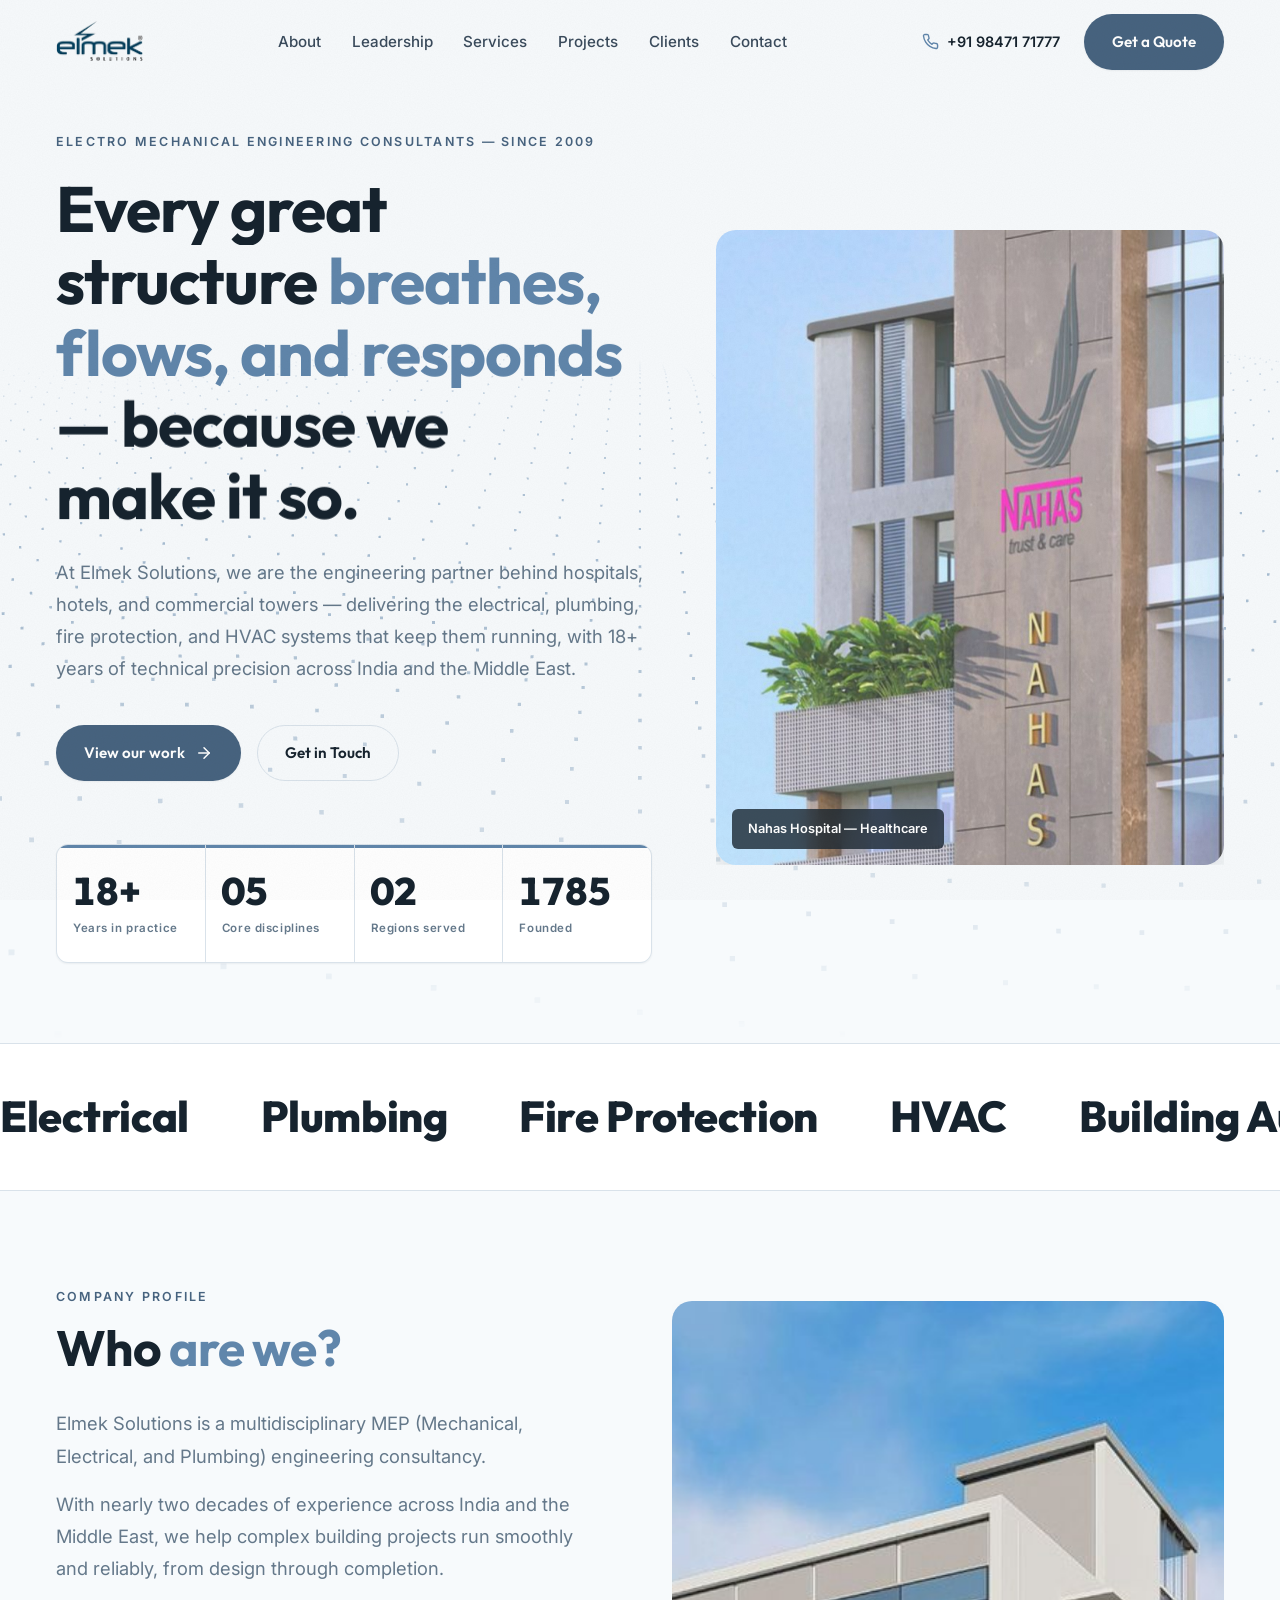
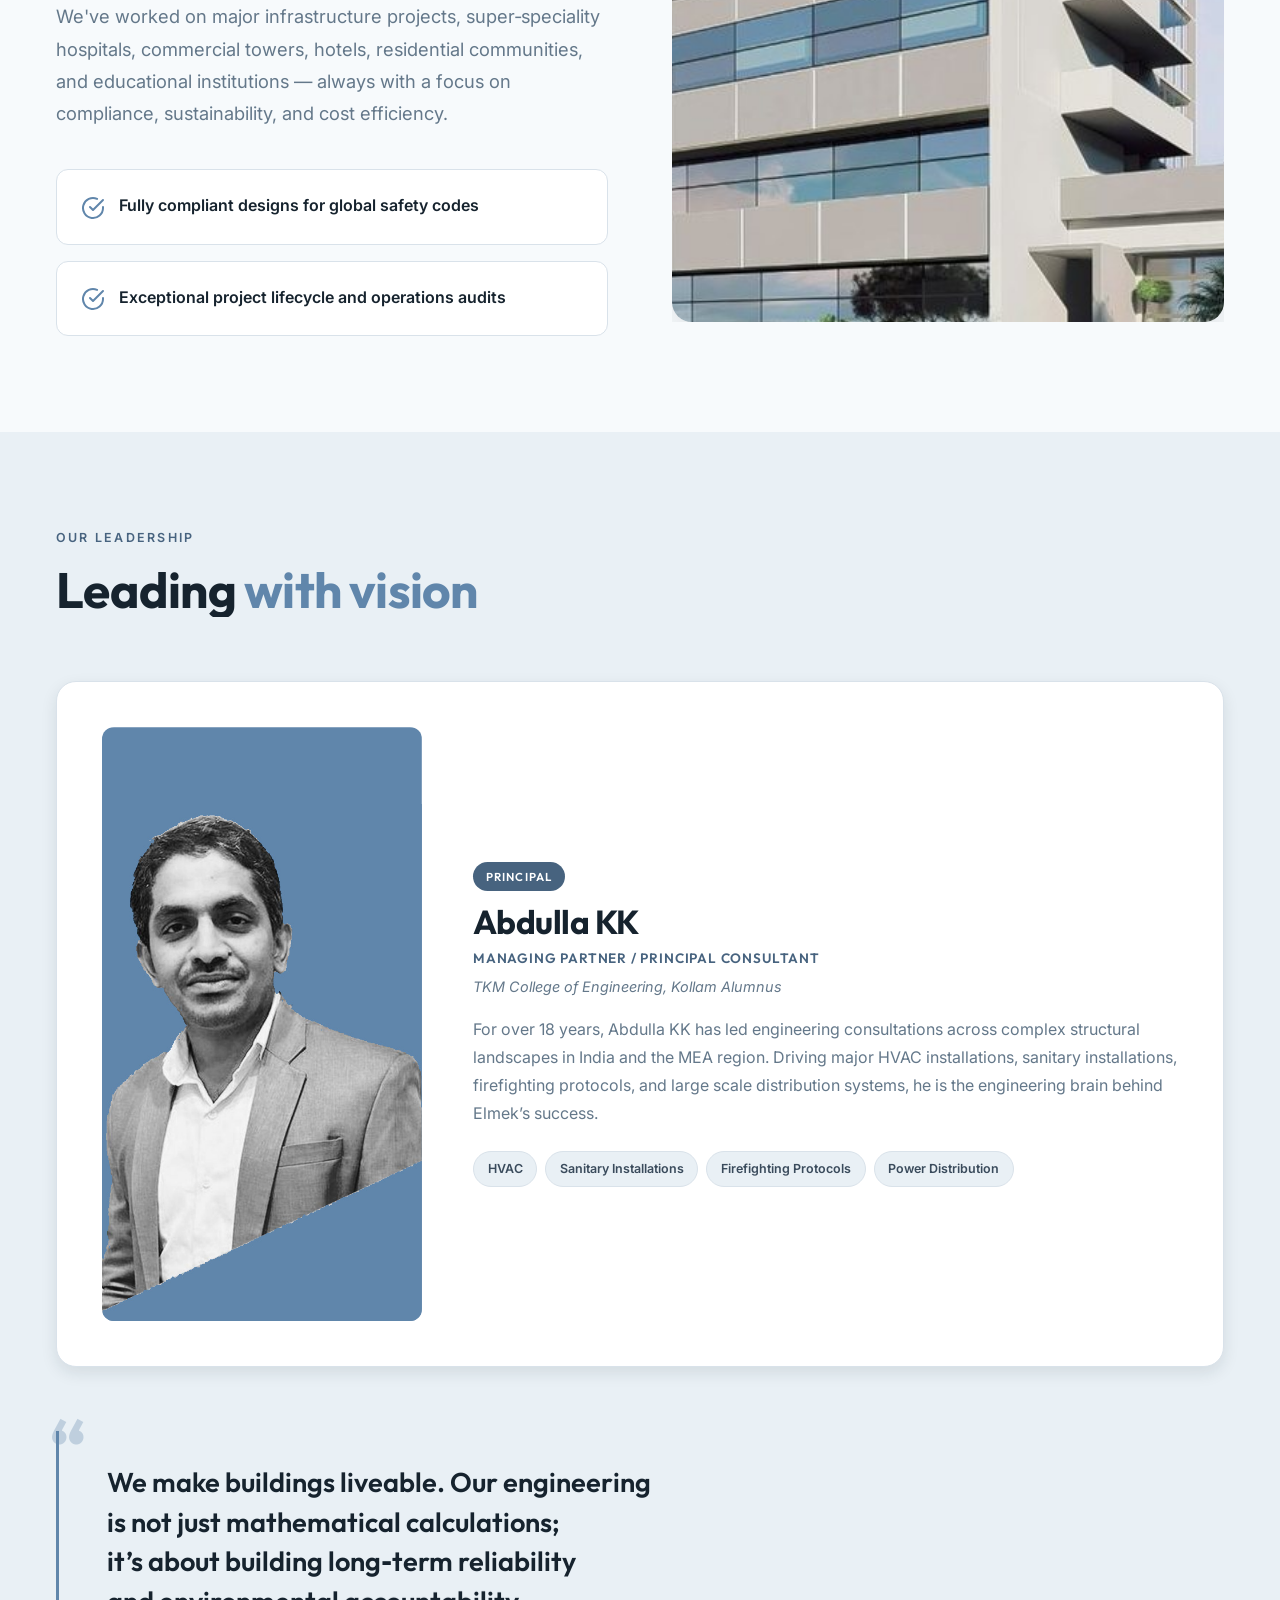
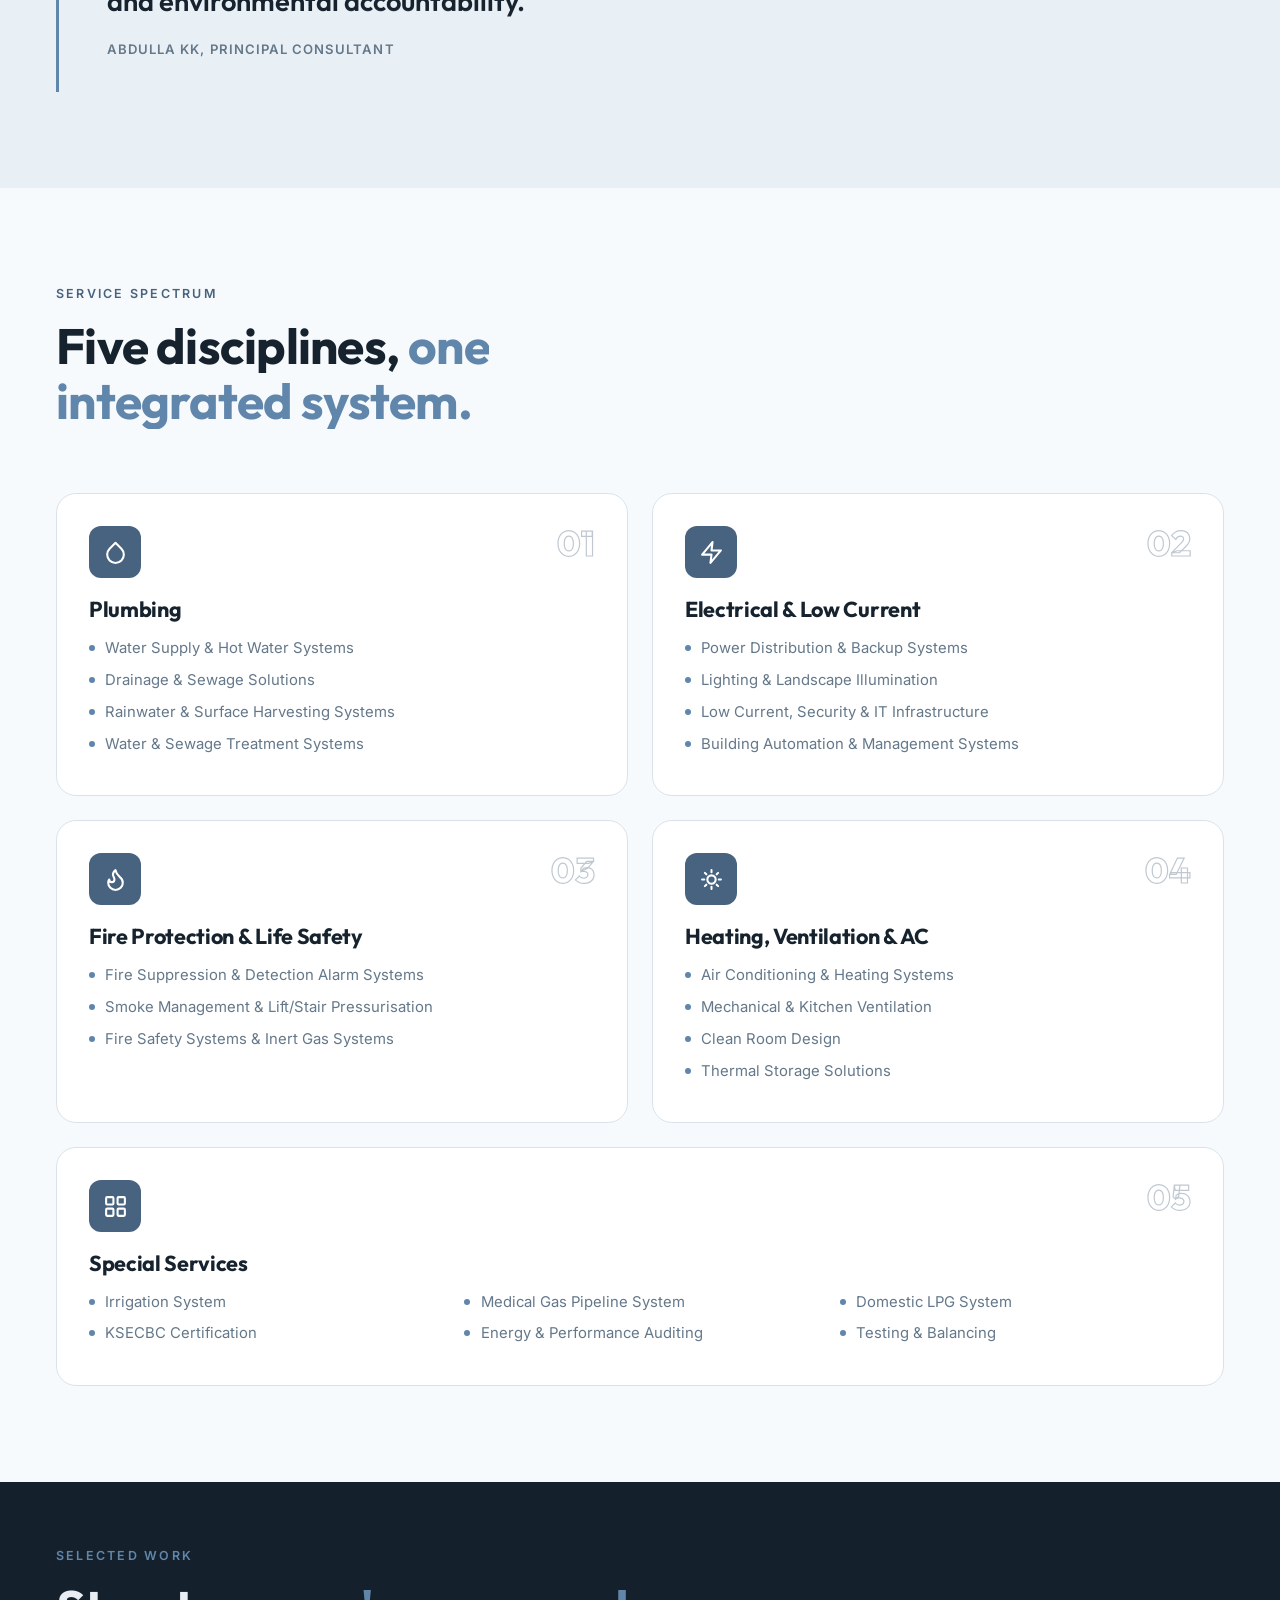
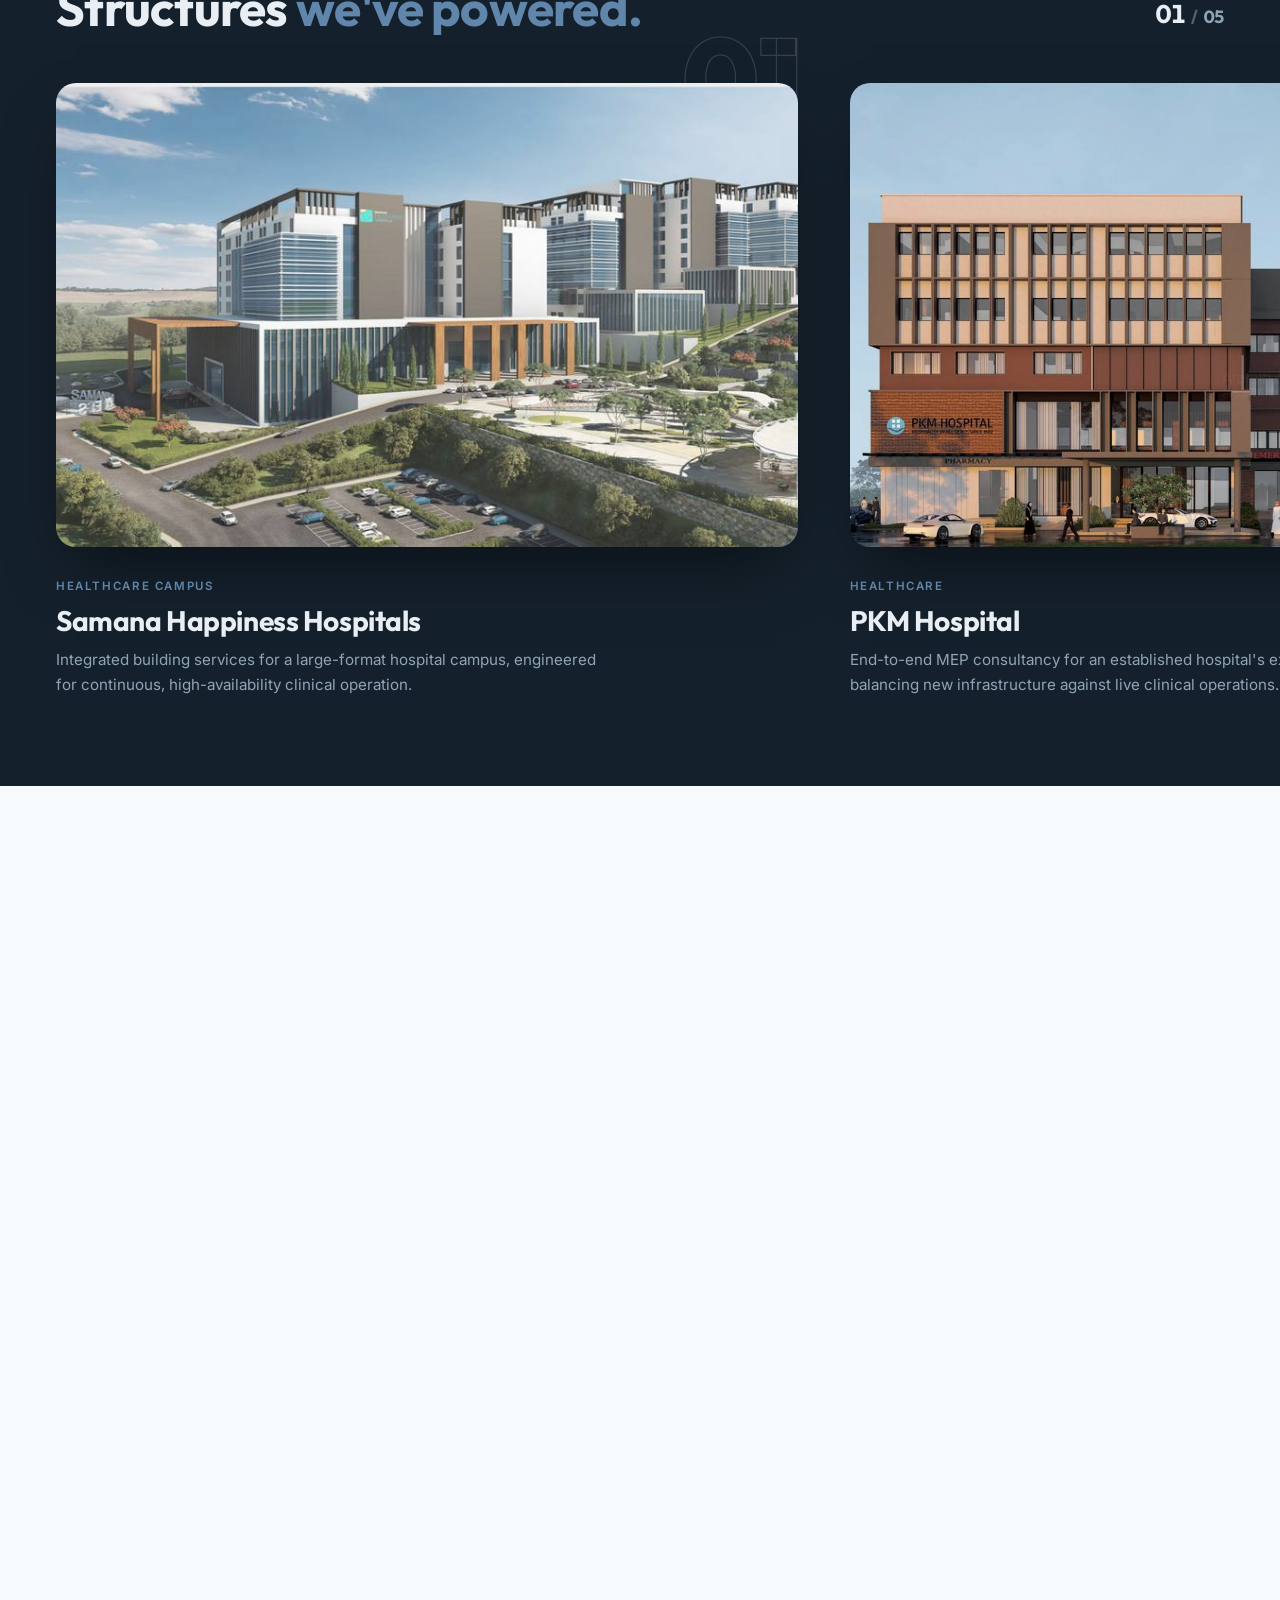
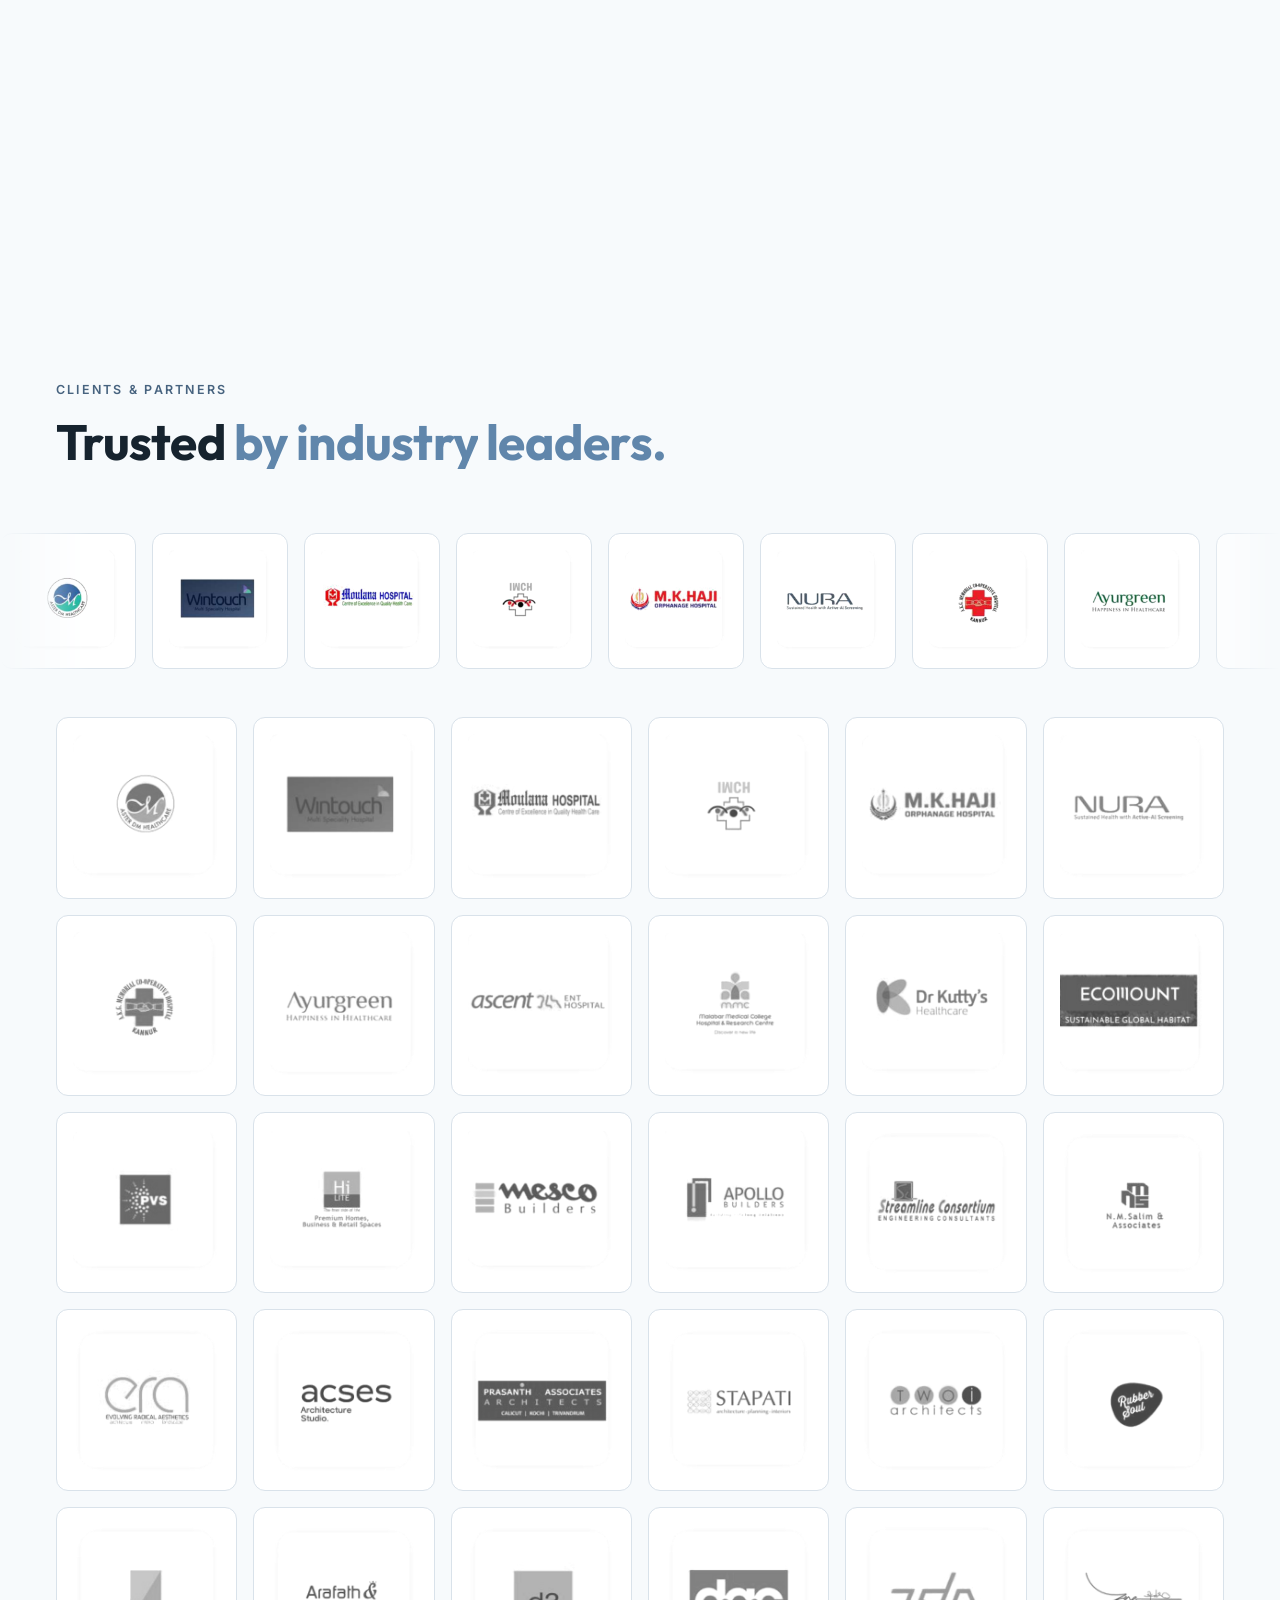
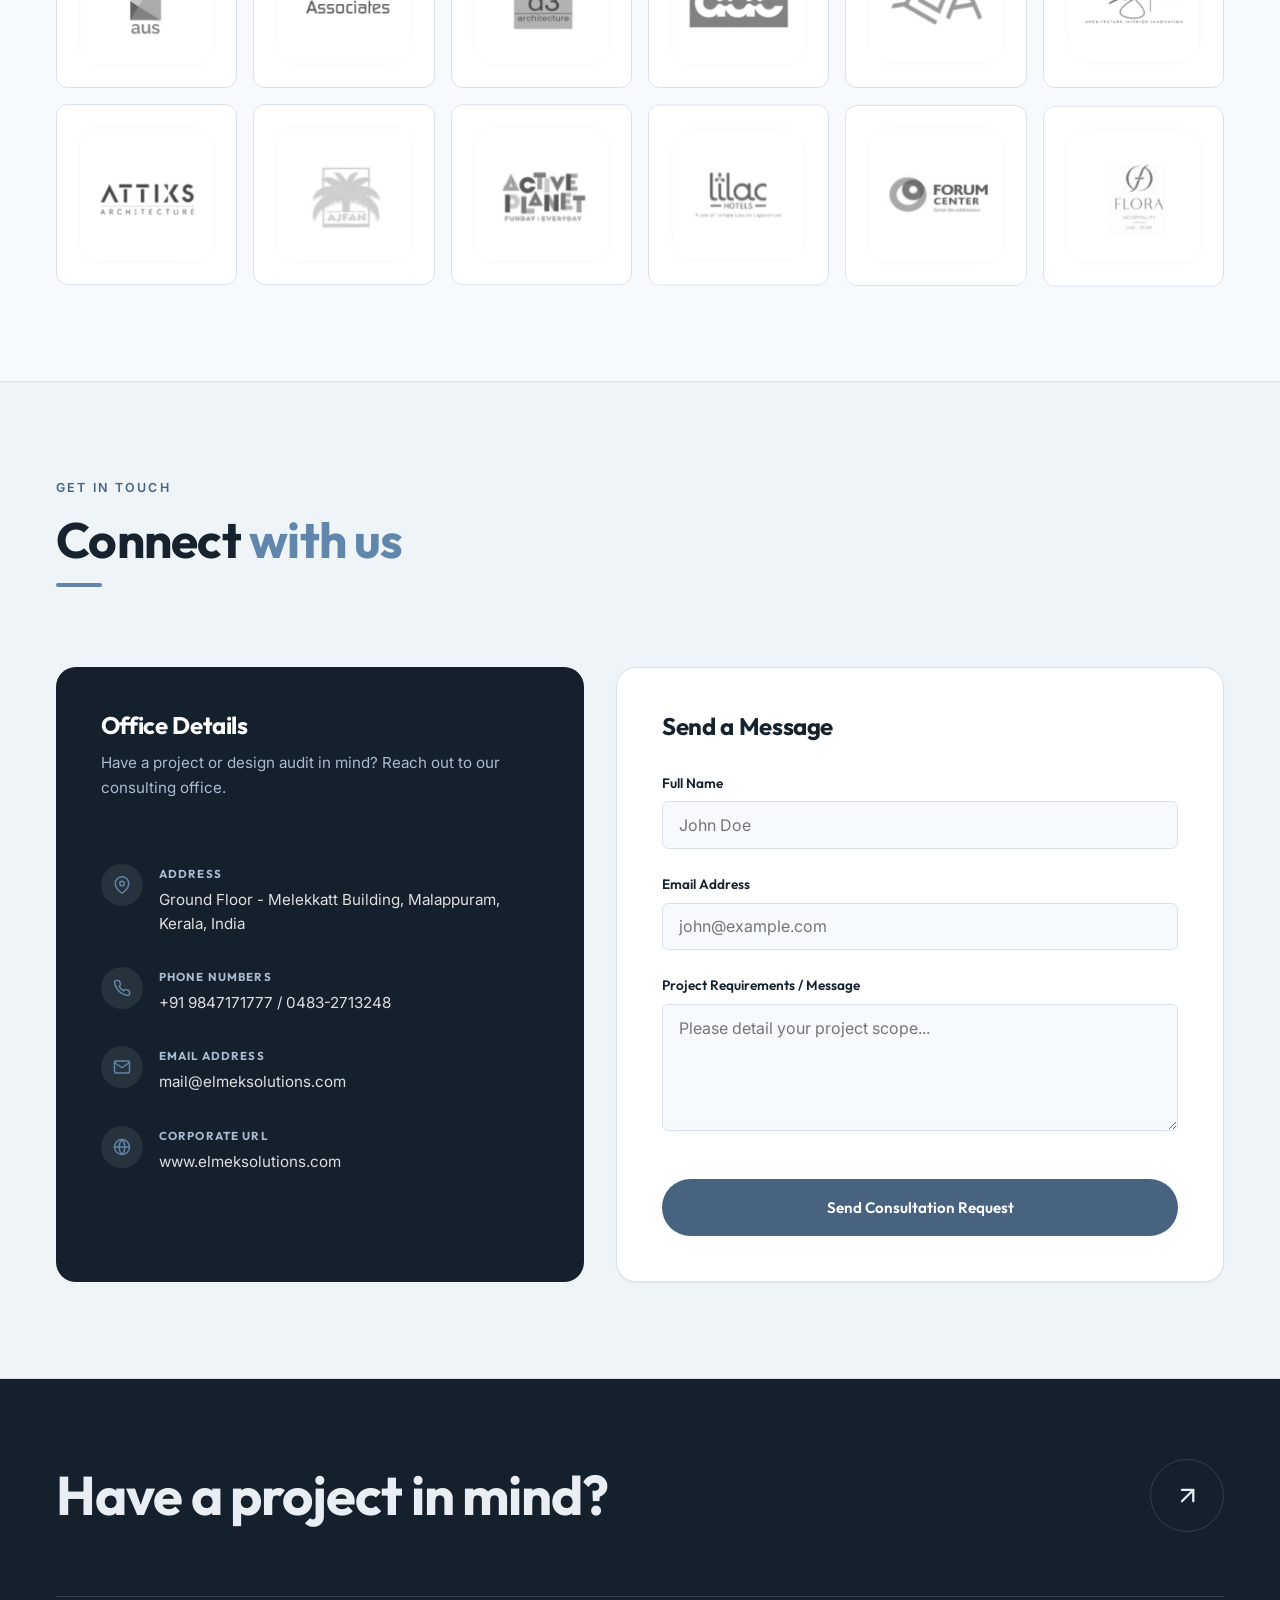
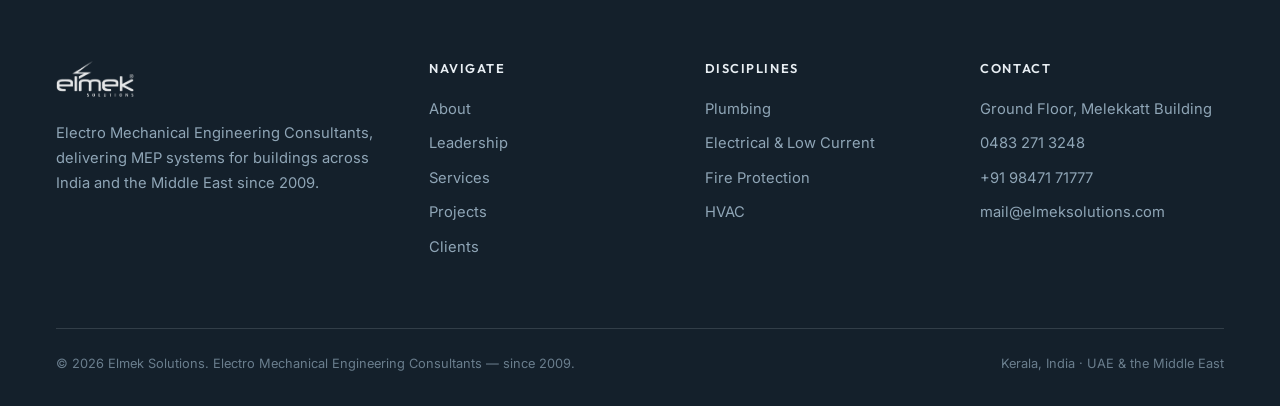
==== index.html @ e15919b1 "Initial commit of project files" ====
<!doctype html>
<html lang="en">
<head>
<meta charset="UTF-8">
<meta name="viewport" content="width=device-width, initial-scale=1">
<title>Elmek Solutions | Electro Mechanical Engineering Consultants</title>
<meta name="description" content="Elmek Solutions is a multidisciplinary MEP consultancy delivering smart, reliable electrical, plumbing, fire protection, and HVAC systems for hospitals, hotels, and commercial towers across India and the Middle East. 18+ years of practice, since 2009.">
<link rel="preconnect" href="https://fonts.googleapis.com">
<link rel="preconnect" href="https://fonts.gstatic.com" crossorigin>
<link href="https://fonts.googleapis.com/css2?family=Inter:wght@300;400;500;600&family=Outfit:wght@400;500;600;700;800&display=swap" rel="stylesheet">
<link rel="stylesheet" href="css/styles.css">
<link rel="icon" href="data:image/svg+xml,%3Csvg xmlns='http://www.w3.org/2000/svg' viewBox='0 0 32 32'%3E%3Cpath d='M19.5 2 8 17.5h7.5L12.5 30 25 13h-8z' fill='%2347637F'/%3E%3C/svg%3E">
<script>document.documentElement.classList.add('js');</script>
</head>
<body>

<!-- ================= PRELOADER ================= -->
<div class="preloader" id="preloader" aria-hidden="true">
  <div class="preloader-inner">
    <img class="preloader-logo" src="images/elmek-logo.png" alt="Elmek Solutions" width="700" height="322">
  </div>
  <span class="preloader-count" id="preloaderCount">00</span>
</div>

<!-- ================= SCROLL PROGRESS ================= -->
<div class="scroll-progress" id="scrollProgress" aria-hidden="true"></div>

<a class="skip-link" href="#main">Skip to main content</a>

<!-- ================= HEADER ================= -->
<header class="site-header" id="siteHeader">
  <div class="container nav-inner">
    <a class="brand" href="#top" aria-label="Elmek Solutions home">
      <img class="brand-logo" src="images/elmek-logo.png" alt="Elmek Solutions" width="700" height="322">
    </a>

    <nav class="nav-links" aria-label="Primary">
      <a href="#about">About</a>
      <a href="#leadership">Leadership</a>
      <a href="#services">Services</a>
      <a href="#projects">Projects</a>
      <a href="#clients">Clients</a>
      <a href="#contact">Contact</a>
    </nav>

    <div class="nav-aside">
      <a class="nav-phone" href="tel:+919847171777">
        <svg viewBox="0 0 24 24" fill="none" stroke="currentColor" stroke-width="2" stroke-linecap="round" stroke-linejoin="round" aria-hidden="true"><path d="M22 16.92v3a2 2 0 0 1-2.18 2 19.79 19.79 0 0 1-8.63-3.07 19.5 19.5 0 0 1-6-6 19.79 19.79 0 0 1-3.07-8.67A2 2 0 0 1 4.11 2h3a2 2 0 0 1 2 1.72c.127.96.362 1.903.7 2.81a2 2 0 0 1-.45 2.11L8.09 9.91a16 16 0 0 0 6 6l1.27-1.27a2 2 0 0 1 2.11-.45c.907.338 1.85.573 2.81.7A2 2 0 0 1 22 16.92z"/></svg>
        <span>+91 98471 71777</span>
      </a>
      <a class="btn btn-accent" href="https://wa.me/919847171777?text=Hi%20Elmek%20Solutions%2C%20I%27d%20like%20to%20request%20a%20quote%20for%20an%20MEP%20project." target="_blank" rel="noopener" data-magnetic><span>Get a Quote</span></a>
      <button class="nav-toggle" id="navToggle" aria-label="Open menu" aria-expanded="false" aria-controls="mobileNav">
        <svg class="icon-menu" viewBox="0 0 24 24" fill="none" stroke="currentColor" stroke-width="2" stroke-linecap="round" aria-hidden="true"><line x1="3" y1="6" x2="21" y2="6"/><line x1="3" y1="12" x2="21" y2="12"/><line x1="3" y1="18" x2="21" y2="18"/></svg>
        <svg class="icon-close" viewBox="0 0 24 24" fill="none" stroke="currentColor" stroke-width="2" stroke-linecap="round" aria-hidden="true"><line x1="18" y1="6" x2="6" y2="18"/><line x1="6" y1="6" x2="18" y2="18"/></svg>
      </button>
    </div>
  </div>
</header>

<nav class="mobile-nav" id="mobileNav" aria-label="Mobile">
  <div class="mobile-nav-links">
    <a href="#about"><span>01</span>About</a>
    <a href="#leadership"><span>02</span>Leadership</a>
    <a href="#services"><span>03</span>Services</a>
    <a href="#projects"><span>04</span>Projects</a>
    <a href="#clients"><span>05</span>Clients</a>
    <a href="#contact"><span>06</span>Contact</a>
  </div>
  <div class="mobile-nav-foot">
    <a href="tel:+919847171777">+91 98471 71777</a>
    <a href="mailto:mail@elmeksolutions.com">mail@elmeksolutions.com</a>
  </div>
</nav>

<main id="main">
  <div id="top"></div>

  <!-- ================= HERO ================= -->
  <section class="hero" id="hero">
    <canvas class="hero-canvas" id="webgl" aria-hidden="true"></canvas>
    <div class="container hero-grid">
      <div class="hero-copy">
        <p class="eyebrow hero-eyebrow" data-reveal>Electro Mechanical Engineering Consultants &mdash; Since 2009</p>
        <h1 class="hero-title" id="heroTitle">Every great structure <em>breathes, flows, and responds</em> &mdash; because we make it so.</h1>
        <p class="lede" data-reveal>At Elmek Solutions, we are the engineering partner behind hospitals, hotels, and commercial towers &mdash; delivering the electrical, plumbing, fire protection, and HVAC systems that keep them running, with 18+ years of technical precision across India and the Middle East.</p>
        <div class="hero-actions" data-reveal>
          <a class="btn btn-accent" href="#projects" data-magnetic>
            <span>View our work</span>
            <svg viewBox="0 0 24 24" fill="none" stroke="currentColor" stroke-width="2" stroke-linecap="round" stroke-linejoin="round" aria-hidden="true"><line x1="5" y1="12" x2="19" y2="12"/><polyline points="12 5 19 12 12 19"/></svg>
          </a>
          <a class="btn btn-outline" href="#contact" data-magnetic><span>Get in Touch</span></a>
        </div>
        <div class="hero-stats" data-reveal>
          <div><span class="num" data-count="18" data-suffix="+">18+</span><span class="cap">Years in practice</span></div>
          <div><span class="num" data-count="5" data-pad="2">05</span><span class="cap">Core disciplines</span></div>
          <div><span class="num" data-count="2" data-pad="2">02</span><span class="cap">Regions served</span></div>
          <div><span class="num" data-count="2009">2009</span><span class="cap">Founded</span></div>
        </div>
      </div>
      <div class="hero-media" id="heroMedia">
        <img class="hero-slide is-active" src="images/hero-nahas.jpg" alt="Nahas Hospital tower elevation, engineered by Elmek Solutions" data-caption="Nahas Hospital — Healthcare" width="700" height="874">
        <img class="hero-slide" src="images/hero-samana.jpg" alt="Samana Happiness Hospitals campus, engineered by Elmek Solutions" data-caption="Samana Happiness Hospitals — Healthcare Campus" loading="lazy" width="700" height="875">
        <img class="hero-slide" src="images/hero-forum.jpg" alt="Forum Center retail and entertainment complex, engineered by Elmek Solutions" data-caption="Forum Center — Retail &amp; Entertainment" loading="lazy" width="700" height="875">
        <img class="hero-slide" src="images/hero-pkm.jpg" alt="PKM Hospital building elevation, engineered by Elmek Solutions" data-caption="PKM Hospital — Healthcare" loading="lazy" width="700" height="875">
        <img class="hero-slide" src="images/hero-tower.jpg" alt="Commercial development building elevation, engineered by Elmek Solutions" data-caption="Commercial Development — Commercial" loading="lazy" width="700" height="791">
        <span class="hero-media-tag" id="heroCaption">Nahas Hospital — Healthcare</span>
      </div>
    </div>
  </section>

  <!-- ================= TYPE MARQUEE ================= -->
  <div class="type-marquee" aria-hidden="true">
    <div class="type-marquee-track">
      <div class="marquee-set">
        <span>Electrical</span>
        <span>Plumbing</span>
        <span>Fire Protection</span>
        <span>HVAC</span>
        <span>Building Automation</span>
        <span>Energy Auditing</span>
      </div>
      <div class="marquee-set">
        <span>Electrical</span>
        <span>Plumbing</span>
        <span>Fire Protection</span>
        <span>HVAC</span>
        <span>Building Automation</span>
        <span>Energy Auditing</span>
      </div>
    </div>
  </div>

  <!-- ================= COMPANY PROFILE ================= -->
  <section class="about" id="about">
    <div class="container about-grid">
      <div class="about-copy">
        <p class="eyebrow" data-reveal>Company Profile</p>
        <h2 class="section-title" data-split>Who <span class="accent-text">are we?</span></h2>
        <p class="lede" data-reveal>Elmek Solutions is a multidisciplinary MEP (Mechanical, Electrical, and Plumbing) engineering consultancy.</p>
        <p class="lede" data-reveal>With nearly two decades of experience across India and the Middle East, we help complex building projects run smoothly and reliably, from design through completion.</p>
        <p class="lede" data-reveal>We've worked on major infrastructure projects, super&#8209;speciality hospitals, commercial towers, hotels, residential communities, and educational institutions &mdash; always with a focus on compliance, sustainability, and cost efficiency.</p>
        <div class="about-highlights">
          <div class="about-highlight" data-reveal>
            <svg viewBox="0 0 24 24" fill="none" stroke="currentColor" stroke-width="2" stroke-linecap="round" stroke-linejoin="round" aria-hidden="true"><path d="M22 11.08V12a10 10 0 1 1-5.93-9.14"/><polyline points="22 4 12 14.01 9 11.01"/></svg>
            <span>Fully compliant designs for global safety codes</span>
          </div>
          <div class="about-highlight" data-reveal>
            <svg viewBox="0 0 24 24" fill="none" stroke="currentColor" stroke-width="2" stroke-linecap="round" stroke-linejoin="round" aria-hidden="true"><path d="M22 11.08V12a10 10 0 1 1-5.93-9.14"/><polyline points="22 4 12 14.01 9 11.01"/></svg>
            <span>Exceptional project lifecycle and operations audits</span>
          </div>
        </div>
      </div>
      <div class="about-media" data-clip>
        <img src="images/about-building.jpg" alt="Modern commercial development engineered by Elmek Solutions" data-parallax width="900" height="506">
      </div>
    </div>
  </section>

  <!-- ================= LEADERSHIP ================= -->
  <section class="leadership" id="leadership">
    <div class="container">
      <div class="section-head">
        <p class="eyebrow" data-reveal>Our Leadership</p>
        <h2 class="section-title" data-split>Leading <span class="accent-text">with vision</span></h2>
      </div>
      <div class="lead-card" data-reveal>
        <div class="lead-portrait" data-clip>
          <img src="images/abdulla-kk.jpg" alt="Abdulla KK, Managing Partner and Principal Consultant at Elmek Solutions" data-parallax width="560" height="906">
        </div>
        <div class="lead-body">
          <span class="lead-badge">Principal</span>
          <h3>Abdulla KK</h3>
          <span class="lead-role">Managing Partner / Principal Consultant</span>
          <span class="lead-credential">TKM College of Engineering, Kollam Alumnus</span>
          <p>For over 18 years, Abdulla KK has led engineering consultations across complex structural landscapes in India and the MEA region. Driving major HVAC installations, sanitary installations, firefighting protocols, and large scale distribution systems, he is the engineering brain behind Elmek&rsquo;s success.</p>
          <div class="chip-row">
            <span class="chip">HVAC</span>
            <span class="chip">Sanitary Installations</span>
            <span class="chip">Firefighting Protocols</span>
            <span class="chip">Power Distribution</span>
          </div>
        </div>
      </div>
      <blockquote class="lead-quote" data-reveal>
        <p data-split>We make buildings liveable. Our engineering is not just mathematical calculations; it&rsquo;s about building long&#8209;term reliability and environmental accountability.</p>
        <cite>Abdulla KK, Principal Consultant</cite>
      </blockquote>
    </div>
  </section>

  <!-- ================= SERVICES ================= -->
  <section class="services" id="services">
    <div class="container">
      <div class="section-head">
        <p class="eyebrow" data-reveal>Service Spectrum</p>
        <h2 class="section-title" data-split>Five disciplines, <span class="accent-text">one integrated system.</span></h2>
      </div>
      <div class="services-grid">

        <article class="service-card" data-tilt>
          <div class="service-head">
            <div class="service-icon">
              <svg viewBox="0 0 24 24" fill="none" stroke="currentColor" stroke-width="2" stroke-linecap="round" stroke-linejoin="round" aria-hidden="true"><path d="M12 2.69l5.66 5.66a8 8 0 1 1-11.31 0z"/></svg>
            </div>
            <span class="service-num">01</span>
          </div>
          <h3>Plumbing</h3>
          <ul class="service-list">
            <li>Water Supply &amp; Hot Water Systems</li>
            <li>Drainage &amp; Sewage Solutions</li>
            <li>Rainwater &amp; Surface Harvesting Systems</li>
            <li>Water &amp; Sewage Treatment Systems</li>
          </ul>
        </article>

        <article class="service-card" data-tilt>
          <div class="service-head">
            <div class="service-icon">
              <svg viewBox="0 0 24 24" fill="none" stroke="currentColor" stroke-width="2" stroke-linecap="round" stroke-linejoin="round" aria-hidden="true"><polygon points="13 2 3 14 12 14 11 22 21 10 12 10 13 2"/></svg>
            </div>
            <span class="service-num">02</span>
          </div>
          <h3>Electrical &amp; Low Current</h3>
          <ul class="service-list">
            <li>Power Distribution &amp; Backup Systems</li>
            <li>Lighting &amp; Landscape Illumination</li>
            <li>Low Current, Security &amp; IT Infrastructure</li>
            <li>Building Automation &amp; Management Systems</li>
          </ul>
        </article>

        <article class="service-card" data-tilt>
          <div class="service-head">
            <div class="service-icon">
              <svg viewBox="0 0 24 24" fill="none" stroke="currentColor" stroke-width="2" stroke-linecap="round" stroke-linejoin="round" aria-hidden="true"><path d="M8.5 14.5A2.5 2.5 0 0 0 11 12c0-1.38-.5-2-1-3-1.072-2.143-.224-4.054 2-6 .5 2.5 2 4.9 4 6.5 2 1.6 3 3.5 3 5.5a7 7 0 1 1-14 0c0-1.153.433-2.294 1-3a2.5 2.5 0 0 0 2.5 2.5z"/></svg>
            </div>
            <span class="service-num">03</span>
          </div>
          <h3>Fire Protection &amp; Life Safety</h3>
          <ul class="service-list">
            <li>Fire Suppression &amp; Detection Alarm Systems</li>
            <li>Smoke Management &amp; Lift/Stair Pressurisation</li>
            <li>Fire Safety Systems &amp; Inert Gas Systems</li>
          </ul>
        </article>

        <article class="service-card" data-tilt>
          <div class="service-head">
            <div class="service-icon">
              <svg viewBox="0 0 24 24" fill="none" stroke="currentColor" stroke-width="2" stroke-linecap="round" stroke-linejoin="round" aria-hidden="true"><path d="M12 3v2M12 19v2M5.64 5.64l1.42 1.42M16.94 16.94l1.42 1.42M3 12h2M19 12h2M5.64 18.36l1.42-1.42M16.94 7.06l1.42-1.42"/><circle cx="12" cy="12" r="4"/></svg>
            </div>
            <span class="service-num">04</span>
          </div>
          <h3>Heating, Ventilation &amp; AC</h3>
          <ul class="service-list">
            <li>Air Conditioning &amp; Heating Systems</li>
            <li>Mechanical &amp; Kitchen Ventilation</li>
            <li>Clean Room Design</li>
            <li>Thermal Storage Solutions</li>
          </ul>
        </article>

        <article class="service-card is-wide" data-tilt>
          <div class="service-head">
            <div class="service-icon">
              <svg viewBox="0 0 24 24" fill="none" stroke="currentColor" stroke-width="2" stroke-linecap="round" stroke-linejoin="round" aria-hidden="true"><rect x="3" y="3" width="7" height="7" rx="1"/><rect x="14" y="3" width="7" height="7" rx="1"/><rect x="14" y="14" width="7" height="7" rx="1"/><rect x="3" y="14" width="7" height="7" rx="1"/></svg>
            </div>
            <span class="service-num">05</span>
          </div>
          <h3>Special Services</h3>
          <ul class="service-list">
            <li>Irrigation System</li>
            <li>Medical Gas Pipeline System</li>
            <li>Domestic LPG System</li>
            <li>KSECBC Certification</li>
            <li>Energy &amp; Performance Auditing</li>
            <li>Testing &amp; Balancing</li>
          </ul>
        </article>

      </div>
    </div>
  </section>

  <!-- ================= PROJECTS (pinned horizontal) ================= -->
  <section class="projects" id="projects">
    <div class="projects-pin">
      <div class="container projects-head">
        <div>
          <p class="eyebrow" data-reveal>Selected Work</p>
          <h2 class="section-title" data-split>Structures <span class="accent-text">we've powered.</span></h2>
        </div>
        <div class="projects-counter" aria-hidden="true"><span id="projCurrent">01</span><span class="projects-counter-sep">/</span>05</div>
      </div>
      <div class="projects-track" id="projectsTrack">

        <article class="project-slide">
          <span class="project-ghost" aria-hidden="true">01</span>
          <div class="project-media"><img src="images/samana-hospitals.jpg" alt="Samana Happiness Hospitals campus aerial view" loading="lazy" width="980" height="491"></div>
          <div class="project-info">
            <span class="project-sector">Healthcare Campus</span>
            <h3>Samana Happiness Hospitals</h3>
            <p>Integrated building services for a large-format hospital campus, engineered for continuous, high-availability clinical operation.</p>
          </div>
        </article>

        <article class="project-slide">
          <span class="project-ghost" aria-hidden="true">02</span>
          <div class="project-media"><img src="images/pkm-hospital.jpg" alt="PKM Hospital building elevation" loading="lazy" width="980" height="707"></div>
          <div class="project-info">
            <span class="project-sector">Healthcare</span>
            <h3>PKM Hospital</h3>
            <p>End-to-end MEP consultancy for an established hospital's expansion, balancing new infrastructure against live clinical operations.</p>
          </div>
        </article>

        <article class="project-slide">
          <span class="project-ghost" aria-hidden="true">03</span>
          <div class="project-media"><img src="images/forum-center.jpg" alt="Forum Center retail and entertainment complex at dusk" loading="lazy" width="980" height="537"></div>
          <div class="project-info">
            <span class="project-sector">Retail &amp; Entertainment</span>
            <h3>Forum Center</h3>
            <p>HVAC, electrical, and fire &amp; life safety systems engineered for a high-footfall retail and entertainment destination.</p>
          </div>
        </article>

        <article class="project-slide">
          <span class="project-ghost" aria-hidden="true">04</span>
          <div class="project-media"><img src="images/nahas-hospital.jpg" alt="Nahas Hospital tower elevation" loading="lazy" width="600" height="1124"></div>
          <div class="project-info">
            <span class="project-sector">Healthcare</span>
            <h3>Nahas Hospital</h3>
            <p>Full MEP systems design across HVAC, electrical, fire &amp; life safety, plumbing, and medical gas pipeline infrastructure for a multi-storey hospital tower.</p>
          </div>
        </article>

        <article class="project-slide">
          <span class="project-ghost" aria-hidden="true">05</span>
          <div class="project-media"><img src="images/commercial-tower.jpg" alt="Commercial development building elevation" loading="lazy" width="760" height="1005"></div>
          <div class="project-info">
            <span class="project-sector">Commercial</span>
            <h3>Commercial Development</h3>
            <p>Power distribution, HVAC, and building automation systems designed for a modern corporate facility.</p>
          </div>
        </article>

      </div>
    </div>
  </section>

  <!-- ================= CLIENTS ================= -->
  <section class="clients" id="clients">
    <div class="container">
      <div class="section-head">
        <p class="eyebrow" data-reveal>Clients &amp; Partners</p>
        <h2 class="section-title" data-split>Trusted <span class="accent-text">by industry leaders.</span></h2>
      </div>
    </div>

    <div class="logo-marquee" data-reveal>
      <div class="marquee-viewport">
        <div class="marquee-track">
          <div class="logo-tile"><img src="images/clients/logo-aster-dm-healthcare.png" alt="Aster DM Healthcare" loading="lazy"></div>
          <div class="logo-tile"><img src="images/clients/logo-wintouch.png" alt="Wintouch Multi Speciality Hospital" loading="lazy"></div>
          <div class="logo-tile"><img src="images/clients/logo-moulana-hospital.png" alt="Moulana Hospital" loading="lazy"></div>
          <div class="logo-tile"><img src="images/clients/logo-inch.png" alt="INCH Eye Hospital" loading="lazy"></div>
          <div class="logo-tile"><img src="images/clients/logo-mk-haji.png" alt="M.K. Haji Orphanage Hospital" loading="lazy"></div>
          <div class="logo-tile"><img src="images/clients/logo-nura.png" alt="NURA Healthcare" loading="lazy"></div>
          <div class="logo-tile"><img src="images/clients/logo-akg-memorial.png" alt="A.K.G. Memorial Co-operative Hospital, Kannur" loading="lazy"></div>
          <div class="logo-tile"><img src="images/clients/logo-ayurgreen.png" alt="Ayurgreen Healthcare" loading="lazy"></div>
          <div class="logo-tile"><img src="images/clients/logo-ascent-ent.png" alt="Ascent ENT Hospital" loading="lazy"></div>
          <div class="logo-tile"><img src="images/clients/logo-mmc.png" alt="Malabar Medical College Hospital &amp; Research Centre" loading="lazy"></div>
          <div class="logo-tile"><img src="images/clients/logo-dr-kuttys.png" alt="Dr Kutty's Healthcare" loading="lazy"></div>
          <div class="logo-tile"><img src="images/clients/logo-ecomount.png" alt="Ecomount" loading="lazy"></div>
          <div class="logo-tile"><img src="images/clients/logo-pvs.png" alt="PVS" loading="lazy"></div>
          <div class="logo-tile"><img src="images/clients/logo-hi-lite.png" alt="Hi-Lite" loading="lazy"></div>
          <div class="logo-tile"><img src="images/clients/logo-mesco-builders.png" alt="Mesco Builders" loading="lazy"></div>
          <div class="logo-tile"><img src="images/clients/logo-apollo-builders.png" alt="Apollo Builders" loading="lazy"></div>
          <div class="logo-tile"><img src="images/clients/logo-streamline-consortium.png" alt="Streamline Consortium" loading="lazy"></div>
          <div class="logo-tile"><img src="images/clients/logo-nm-salim.png" alt="N.M. Salim &amp; Associates" loading="lazy"></div>
          <div class="logo-tile"><img src="images/clients/logo-era.png" alt="ERA — Evolving Radical Aesthetics" loading="lazy"></div>
          <div class="logo-tile"><img src="images/clients/logo-acses.png" alt="ACSES Architecture Studio" loading="lazy"></div>
          <div class="logo-tile"><img src="images/clients/logo-prasanth-associates.png" alt="Prasanth &amp; Associates Architects" loading="lazy"></div>
          <div class="logo-tile"><img src="images/clients/logo-stapati.png" alt="STAPATI" loading="lazy"></div>
          <div class="logo-tile"><img src="images/clients/logo-two-architects.png" alt="TWO Architects" loading="lazy"></div>
          <div class="logo-tile"><img src="images/clients/logo-rubber-soul.png" alt="Rubber Soul" loading="lazy"></div>
          <div class="logo-tile"><img src="images/clients/logo-aus.png" alt="AUS" loading="lazy"></div>
          <div class="logo-tile"><img src="images/clients/logo-arafath-associates.png" alt="Arafath &amp; Associates" loading="lazy"></div>
          <div class="logo-tile"><img src="images/clients/logo-d3-architecture.png" alt="d3 Architecture" loading="lazy"></div>
          <div class="logo-tile"><img src="images/clients/logo-dac.png" alt="DAC" loading="lazy"></div>
          <div class="logo-tile"><img src="images/clients/logo-zda.png" alt="ZDA" loading="lazy"></div>
          <div class="logo-tile"><img src="images/clients/logo-partner-signature.png" alt="Architecture and interior design partner" loading="lazy"></div>
          <div class="logo-tile"><img src="images/clients/logo-attixs.png" alt="ATTIXS Architecture" loading="lazy"></div>
          <div class="logo-tile"><img src="images/clients/logo-ajfan.png" alt="AJFAN" loading="lazy"></div>
          <div class="logo-tile"><img src="images/clients/logo-active-planet.png" alt="Active Planet" loading="lazy"></div>
          <div class="logo-tile"><img src="images/clients/logo-lilac-hotels.png" alt="Lilac Hotels" loading="lazy"></div>
          <div class="logo-tile"><img src="images/clients/logo-forum-center.png" alt="Forum Center" loading="lazy"></div>
          <div class="logo-tile"><img src="images/clients/logo-flora-hospitality.png" alt="Flora Hospitality" loading="lazy"></div>
          <div class="logo-tile"><img src="images/clients/logo-aster-dm-healthcare.png" alt="" aria-hidden="true" loading="lazy"></div>
          <div class="logo-tile"><img src="images/clients/logo-wintouch.png" alt="" aria-hidden="true" loading="lazy"></div>
          <div class="logo-tile"><img src="images/clients/logo-moulana-hospital.png" alt="" aria-hidden="true" loading="lazy"></div>
          <div class="logo-tile"><img src="images/clients/logo-inch.png" alt="" aria-hidden="true" loading="lazy"></div>
          <div class="logo-tile"><img src="images/clients/logo-mk-haji.png" alt="" aria-hidden="true" loading="lazy"></div>
          <div class="logo-tile"><img src="images/clients/logo-nura.png" alt="" aria-hidden="true" loading="lazy"></div>
          <div class="logo-tile"><img src="images/clients/logo-akg-memorial.png" alt="" aria-hidden="true" loading="lazy"></div>
          <div class="logo-tile"><img src="images/clients/logo-ayurgreen.png" alt="" aria-hidden="true" loading="lazy"></div>
          <div class="logo-tile"><img src="images/clients/logo-ascent-ent.png" alt="" aria-hidden="true" loading="lazy"></div>
          <div class="logo-tile"><img src="images/clients/logo-mmc.png" alt="" aria-hidden="true" loading="lazy"></div>
          <div class="logo-tile"><img src="images/clients/logo-dr-kuttys.png" alt="" aria-hidden="true" loading="lazy"></div>
          <div class="logo-tile"><img src="images/clients/logo-ecomount.png" alt="" aria-hidden="true" loading="lazy"></div>
          <div class="logo-tile"><img src="images/clients/logo-pvs.png" alt="" aria-hidden="true" loading="lazy"></div>
          <div class="logo-tile"><img src="images/clients/logo-hi-lite.png" alt="" aria-hidden="true" loading="lazy"></div>
          <div class="logo-tile"><img src="images/clients/logo-mesco-builders.png" alt="" aria-hidden="true" loading="lazy"></div>
          <div class="logo-tile"><img src="images/clients/logo-apollo-builders.png" alt="" aria-hidden="true" loading="lazy"></div>
          <div class="logo-tile"><img src="images/clients/logo-streamline-consortium.png" alt="" aria-hidden="true" loading="lazy"></div>
          <div class="logo-tile"><img src="images/clients/logo-nm-salim.png" alt="" aria-hidden="true" loading="lazy"></div>
          <div class="logo-tile"><img src="images/clients/logo-era.png" alt="" aria-hidden="true" loading="lazy"></div>
          <div class="logo-tile"><img src="images/clients/logo-acses.png" alt="" aria-hidden="true" loading="lazy"></div>
          <div class="logo-tile"><img src="images/clients/logo-prasanth-associates.png" alt="" aria-hidden="true" loading="lazy"></div>
          <div class="logo-tile"><img src="images/clients/logo-stapati.png" alt="" aria-hidden="true" loading="lazy"></div>
          <div class="logo-tile"><img src="images/clients/logo-two-architects.png" alt="" aria-hidden="true" loading="lazy"></div>
          <div class="logo-tile"><img src="images/clients/logo-rubber-soul.png" alt="" aria-hidden="true" loading="lazy"></div>
          <div class="logo-tile"><img src="images/clients/logo-aus.png" alt="" aria-hidden="true" loading="lazy"></div>
          <div class="logo-tile"><img src="images/clients/logo-arafath-associates.png" alt="" aria-hidden="true" loading="lazy"></div>
          <div class="logo-tile"><img src="images/clients/logo-d3-architecture.png" alt="" aria-hidden="true" loading="lazy"></div>
          <div class="logo-tile"><img src="images/clients/logo-dac.png" alt="" aria-hidden="true" loading="lazy"></div>
          <div class="logo-tile"><img src="images/clients/logo-zda.png" alt="" aria-hidden="true" loading="lazy"></div>
          <div class="logo-tile"><img src="images/clients/logo-partner-signature.png" alt="" aria-hidden="true" loading="lazy"></div>
          <div class="logo-tile"><img src="images/clients/logo-attixs.png" alt="" aria-hidden="true" loading="lazy"></div>
          <div class="logo-tile"><img src="images/clients/logo-ajfan.png" alt="" aria-hidden="true" loading="lazy"></div>
          <div class="logo-tile"><img src="images/clients/logo-active-planet.png" alt="" aria-hidden="true" loading="lazy"></div>
          <div class="logo-tile"><img src="images/clients/logo-lilac-hotels.png" alt="" aria-hidden="true" loading="lazy"></div>
          <div class="logo-tile"><img src="images/clients/logo-forum-center.png" alt="" aria-hidden="true" loading="lazy"></div>
          <div class="logo-tile"><img src="images/clients/logo-flora-hospitality.png" alt="" aria-hidden="true" loading="lazy"></div>
        </div>
      </div>
    </div>

    <div class="container">
      <div class="logo-grid">
        <div class="logo-tile"><img src="images/clients/logo-aster-dm-healthcare.png" alt="Aster DM Healthcare" loading="lazy"></div>
        <div class="logo-tile"><img src="images/clients/logo-wintouch.png" alt="Wintouch Multi Speciality Hospital" loading="lazy"></div>
        <div class="logo-tile"><img src="images/clients/logo-moulana-hospital.png" alt="Moulana Hospital" loading="lazy"></div>
        <div class="logo-tile"><img src="images/clients/logo-inch.png" alt="INCH Eye Hospital" loading="lazy"></div>
        <div class="logo-tile"><img src="images/clients/logo-mk-haji.png" alt="M.K. Haji Orphanage Hospital" loading="lazy"></div>
        <div class="logo-tile"><img src="images/clients/logo-nura.png" alt="NURA Healthcare" loading="lazy"></div>
        <div class="logo-tile"><img src="images/clients/logo-akg-memorial.png" alt="A.K.G. Memorial Co-operative Hospital, Kannur" loading="lazy"></div>
        <div class="logo-tile"><img src="images/clients/logo-ayurgreen.png" alt="Ayurgreen Healthcare" loading="lazy"></div>
        <div class="logo-tile"><img src="images/clients/logo-ascent-ent.png" alt="Ascent ENT Hospital" loading="lazy"></div>
        <div class="logo-tile"><img src="images/clients/logo-mmc.png" alt="Malabar Medical College Hospital &amp; Research Centre" loading="lazy"></div>
        <div class="logo-tile"><img src="images/clients/logo-dr-kuttys.png" alt="Dr Kutty's Healthcare" loading="lazy"></div>
        <div class="logo-tile"><img src="images/clients/logo-ecomount.png" alt="Ecomount" loading="lazy"></div>
        <div class="logo-tile"><img src="images/clients/logo-pvs.png" alt="PVS" loading="lazy"></div>
        <div class="logo-tile"><img src="images/clients/logo-hi-lite.png" alt="Hi-Lite" loading="lazy"></div>
        <div class="logo-tile"><img src="images/clients/logo-mesco-builders.png" alt="Mesco Builders" loading="lazy"></div>
        <div class="logo-tile"><img src="images/clients/logo-apollo-builders.png" alt="Apollo Builders" loading="lazy"></div>
        <div class="logo-tile"><img src="images/clients/logo-streamline-consortium.png" alt="Streamline Consortium" loading="lazy"></div>
        <div class="logo-tile"><img src="images/clients/logo-nm-salim.png" alt="N.M. Salim &amp; Associates" loading="lazy"></div>
        <div class="logo-tile"><img src="images/clients/logo-era.png" alt="ERA — Evolving Radical Aesthetics" loading="lazy"></div>
        <div class="logo-tile"><img src="images/clients/logo-acses.png" alt="ACSES Architecture Studio" loading="lazy"></div>
        <div class="logo-tile"><img src="images/clients/logo-prasanth-associates.png" alt="Prasanth &amp; Associates Architects" loading="lazy"></div>
        <div class="logo-tile"><img src="images/clients/logo-stapati.png" alt="STAPATI" loading="lazy"></div>
        <div class="logo-tile"><img src="images/clients/logo-two-architects.png" alt="TWO Architects" loading="lazy"></div>
        <div class="logo-tile"><img src="images/clients/logo-rubber-soul.png" alt="Rubber Soul" loading="lazy"></div>
        <div class="logo-tile"><img src="images/clients/logo-aus.png" alt="AUS" loading="lazy"></div>
        <div class="logo-tile"><img src="images/clients/logo-arafath-associates.png" alt="Arafath &amp; Associates" loading="lazy"></div>
        <div class="logo-tile"><img src="images/clients/logo-d3-architecture.png" alt="d3 Architecture" loading="lazy"></div>
        <div class="logo-tile"><img src="images/clients/logo-dac.png" alt="DAC" loading="lazy"></div>
        <div class="logo-tile"><img src="images/clients/logo-zda.png" alt="ZDA" loading="lazy"></div>
        <div class="logo-tile"><img src="images/clients/logo-partner-signature.png" alt="Architecture and interior design partner" loading="lazy"></div>
        <div class="logo-tile"><img src="images/clients/logo-attixs.png" alt="ATTIXS Architecture" loading="lazy"></div>
        <div class="logo-tile"><img src="images/clients/logo-ajfan.png" alt="AJFAN" loading="lazy"></div>
        <div class="logo-tile"><img src="images/clients/logo-active-planet.png" alt="Active Planet" loading="lazy"></div>
        <div class="logo-tile"><img src="images/clients/logo-lilac-hotels.png" alt="Lilac Hotels" loading="lazy"></div>
        <div class="logo-tile"><img src="images/clients/logo-forum-center.png" alt="Forum Center" loading="lazy"></div>
        <div class="logo-tile"><img src="images/clients/logo-flora-hospitality.png" alt="Flora Hospitality" loading="lazy"></div>
      </div>
    </div>
  </section>

  <!-- ================= CONTACT ================= -->
  <section class="contact-section" id="contact">
    <div class="container">
      <div class="section-head contact-head">
        <p class="eyebrow" data-reveal>Get in Touch</p>
        <h2 class="section-title" data-split>Connect <span class="accent-text">with us</span></h2>
      </div>

      <div class="contact-panels">
        <div class="office-card" data-reveal>
          <h3>Office Details</h3>
          <p>Have a project or design audit in mind? Reach out to our consulting office.</p>
          <ul class="office-list">
            <li>
              <span class="office-icon">
                <svg viewBox="0 0 24 24" fill="none" stroke="currentColor" stroke-width="2" stroke-linecap="round" stroke-linejoin="round" aria-hidden="true"><path d="M21 10c0 7-9 13-9 13s-9-6-9-13a9 9 0 0 1 18 0z"/><circle cx="12" cy="10" r="3"/></svg>
              </span>
              <span>
                <span class="office-label">Address</span>
                <span class="office-value">Ground Floor - Melekkatt Building, Malappuram, Kerala, India</span>
              </span>
            </li>
            <li>
              <span class="office-icon">
                <svg viewBox="0 0 24 24" fill="none" stroke="currentColor" stroke-width="2" stroke-linecap="round" stroke-linejoin="round" aria-hidden="true"><path d="M22 16.92v3a2 2 0 0 1-2.18 2 19.79 19.79 0 0 1-8.63-3.07 19.5 19.5 0 0 1-6-6 19.79 19.79 0 0 1-3.07-8.67A2 2 0 0 1 4.11 2h3a2 2 0 0 1 2 1.72c.127.96.362 1.903.7 2.81a2 2 0 0 1-.45 2.11L8.09 9.91a16 16 0 0 0 6 6l1.27-1.27a2 2 0 0 1 2.11-.45c.907.338 1.85.573 2.81.7A2 2 0 0 1 22 16.92z"/></svg>
              </span>
              <span>
                <span class="office-label">Phone Numbers</span>
                <span class="office-value">+91 9847171777 / 0483-2713248</span>
              </span>
            </li>
            <li>
              <span class="office-icon">
                <svg viewBox="0 0 24 24" fill="none" stroke="currentColor" stroke-width="2" stroke-linecap="round" stroke-linejoin="round" aria-hidden="true"><path d="M22 6l-10 7L2 6"/><rect x="2" y="4" width="20" height="16" rx="2"/></svg>
              </span>
              <span>
                <span class="office-label">Email Address</span>
                <span class="office-value">mail@elmeksolutions.com</span>
              </span>
            </li>
            <li>
              <span class="office-icon">
                <svg viewBox="0 0 24 24" fill="none" stroke="currentColor" stroke-width="2" stroke-linecap="round" stroke-linejoin="round" aria-hidden="true"><circle cx="12" cy="12" r="10"/><line x1="2" y1="12" x2="22" y2="12"/><path d="M12 2a15.3 15.3 0 0 1 4 10 15.3 15.3 0 0 1-4 10 15.3 15.3 0 0 1-4-10 15.3 15.3 0 0 1 4-10z"/></svg>
              </span>
              <span>
                <span class="office-label">Corporate URL</span>
                <span class="office-value">www.elmeksolutions.com</span>
              </span>
            </li>
          </ul>
        </div>

        <div class="form-card" data-reveal>
          <h3>Send a Message</h3>
          <form id="contactForm" novalidate>
            <label class="form-field">
              <span>Full Name</span>
              <input type="text" name="name" placeholder="John Doe" autocomplete="name" required>
            </label>
            <label class="form-field">
              <span>Email Address</span>
              <input type="email" name="email" placeholder="john@example.com" autocomplete="email" required>
            </label>
            <label class="form-field">
              <span>Project Requirements / Message</span>
              <textarea name="message" placeholder="Please detail your project scope..." rows="5" required></textarea>
            </label>
            <button type="submit" class="form-submit" data-magnetic><span>Send Consultation Request</span></button>
          </form>
        </div>
      </div>
    </div>
  </section>
</main>

<!-- ================= FOOTER ================= -->
<footer class="site-footer">
  <div class="container">
    <a class="footer-cta" href="#contact" data-reveal>
      <span class="footer-cta-text">Have a project in mind?</span>
      <span class="footer-cta-arrow" aria-hidden="true">
        <svg viewBox="0 0 24 24" fill="none" stroke="currentColor" stroke-width="2" stroke-linecap="round" stroke-linejoin="round"><line x1="7" y1="17" x2="17" y2="7"/><polyline points="7 7 17 7 17 17"/></svg>
      </span>
    </a>
    <div class="footer-grid">
      <div>
        <div class="footer-brand">
          <img class="footer-logo" src="images/elmek-logo.png" alt="Elmek Solutions" width="700" height="322">
        </div>
        <p class="footer-about">Electro Mechanical Engineering Consultants, delivering MEP systems for buildings across India and the Middle East since 2009.</p>
      </div>
      <div class="footer-col">
        <h4>Navigate</h4>
        <a href="#about">About</a>
        <a href="#leadership">Leadership</a>
        <a href="#services">Services</a>
        <a href="#projects">Projects</a>
        <a href="#clients">Clients</a>
      </div>
      <div class="footer-col">
        <h4>Disciplines</h4>
        <a href="#services">Plumbing</a>
        <a href="#services">Electrical &amp; Low Current</a>
        <a href="#services">Fire Protection</a>
        <a href="#services">HVAC</a>
      </div>
      <div class="footer-col">
        <h4>Contact</h4>
        <p>Ground Floor, Melekkatt Building</p>
        <a href="tel:04832713248">0483 271 3248</a>
        <a href="tel:+919847171777">+91 98471 71777</a>
        <a href="mailto:mail@elmeksolutions.com">mail@elmeksolutions.com</a>
      </div>
    </div>
    <div class="footer-bottom">
      <span>&copy; 2026 Elmek Solutions. Electro Mechanical Engineering Consultants &mdash; since 2009.</span>
      <span>Kerala, India &middot; UAE &amp; the Middle East</span>
    </div>
  </div>
</footer>

<div class="paper-texture" aria-hidden="true"></div>

<script src="js/vendor/gsap.min.js"></script>
<script src="js/vendor/ScrollTrigger.min.js"></script>
<script src="js/vendor/three.min.js"></script>
<script src="js/three-bg.js"></script>
<script src="js/main.js"></script>
</body>
</html>
---- css/styles.css ----
/* =========================================================================
   Elmek Solutions — v2 "experience" build
   Ground-up redesign: GSAP-driven choreography + Three.js hero backdrop.
   Brand palette retained: #6086AB (steel blue), #BFC8D1 (pale blue-grey),
   #47637F (deep accent). Type: Outfit (headings) + Inter (body).
   Motion contract: CSS owns hover micro-interactions and infinite marquees;
   GSAP owns entrances, scroll choreography, counters, magnetic/tilt/cursor.
   All "hidden before reveal" states are applied from JS so the page is
   fully readable with JS disabled or prefers-reduced-motion set.
   ========================================================================= */

/* ---------- 1. Tokens ---------- */
:root{
  --color-primary:#6086AB;
  --color-secondary:#BFC8D1;
  --color-accent:#47637F;
  --color-accent-hover:#33495F;
  --color-accent-soft:#6086AB;

  --color-bg:#F7FAFC;
  --color-bg-soft:#EFF4F8;
  --color-tint:#E9F0F5;
  --color-card:#FFFFFF;
  --color-fg:#3A4B5C;
  --color-heading:#16232E;
  --color-muted:#64788A;
  --color-border:#D9E2EA;

  --color-dark:#14202B;
  --color-dark-2:#1B2A38;
  --color-dark-fg:#E8EEF3;
  --color-dark-muted:#8FA5B6;
  --color-dark-border:rgba(232,238,243,.14);

  --shadow-sm:0 1px 2px rgba(22,35,46,.06);
  --shadow-md:0 6px 16px rgba(22,35,46,.10);
  --shadow-lg:0 24px 48px -16px rgba(22,35,46,.22);

  --radius-sm:6px;
  --radius-md:12px;
  --radius-lg:20px;

  --space-1:.5rem;
  --space-2:1rem;
  --space-3:1.5rem;
  --space-4:2rem;
  --space-5:2.5rem;
  --space-6:3rem;
  --space-8:4rem;
  --space-10:5rem;
  --space-12:6rem;

  --font-heading:'Outfit', system-ui, -apple-system, sans-serif;
  --font-body:'Inter', system-ui, -apple-system, sans-serif;

  --ease-out:cubic-bezier(.16,1,.3,1);
  --duration-fast:150ms;
  --duration-base:280ms;

  --container:1280px;
  --nav-height:84px;
  color-scheme:light;
}

/* ---------- 2. Reset / base ---------- */
*,*::before,*::after{box-sizing:border-box;}
html{-webkit-text-size-adjust:100%;scroll-behavior:smooth;}
@media (prefers-reduced-motion:reduce){
  html{scroll-behavior:auto;}
  *,*::before,*::after{animation-duration:.01ms !important;animation-iteration-count:1 !important;transition-duration:.01ms !important;}
}
body{
  margin:0;background:var(--color-bg);color:var(--color-fg);
  font-family:var(--font-body);font-size:16px;line-height:1.65;
  -webkit-font-smoothing:antialiased;overflow-x:hidden;
}
img{max-width:100%;display:block;}
a{color:inherit;text-decoration:none;}
button{font:inherit;color:inherit;background:none;border:0;}
ul{margin:0;padding:0;list-style:none;}
h1,h2,h3,h4{margin:0;font-family:var(--font-heading);font-weight:700;color:var(--color-heading);text-wrap:balance;line-height:1.12;letter-spacing:-.015em;}
p{margin:0;}

:focus-visible{outline:2.5px solid var(--color-primary);outline-offset:3px;border-radius:2px;}

.skip-link{
  position:absolute;top:-52px;left:1rem;z-index:3000;
  background:var(--color-accent);color:#fff;padding:.75rem 1.25rem;
  border-radius:var(--radius-sm);font-weight:600;
  transition:top var(--duration-base) var(--ease-out);
}
.skip-link:focus{top:1rem;}

.container{max-width:var(--container);margin:0 auto;padding-inline:clamp(1.25rem,4.5vw,3.5rem);}
section{position:relative;}

/* ---------- 3. Type utilities ---------- */
.eyebrow{
  font-family:var(--font-body);font-size:.78rem;font-weight:600;
  letter-spacing:.18em;text-transform:uppercase;color:var(--color-accent);
}
.section-title{font-size:clamp(2rem,4.2vw,3.1rem);margin-top:.8rem;}
.section-title .accent-text,
.hero-title em{color:var(--color-accent-soft);font-style:normal;}
.section-head{max-width:46rem;margin-bottom:var(--space-8);}
.lede{max-width:44rem;font-size:clamp(1.02rem,1.5vw,1.15rem);line-height:1.75;color:var(--color-muted);}

/* split-text word masks (spans injected by JS) */
.w{display:inline-block;overflow:hidden;vertical-align:bottom;}
.wi{display:inline-block;will-change:transform;}

/* ---------- 4. Preloader ---------- */
.preloader{display:none;}
html.js .preloader{
  display:flex;position:fixed;inset:0;z-index:5000;
  background:var(--color-dark);color:var(--color-dark-fg);
  align-items:center;justify-content:center;
}
.preloader-inner{display:flex;flex-direction:column;align-items:center;}
.preloader-logo{
  height:clamp(56px,8vw,84px);width:auto;
  filter:brightness(0) invert(1);opacity:.95;
}
.preloader-count{
  position:absolute;right:clamp(1.5rem,5vw,4rem);bottom:clamp(1rem,4vw,2.5rem);
  font-family:var(--font-heading);font-weight:800;
  font-size:clamp(4rem,12vw,9rem);line-height:1;color:rgba(232,238,243,.12);
  font-variant-numeric:tabular-nums;
}

/* ---------- 6. Scroll progress ---------- */
.scroll-progress{
  position:fixed;top:0;left:0;right:0;height:3px;z-index:2600;
  background:linear-gradient(90deg,var(--color-primary),var(--color-accent));
  transform-origin:0 50%;transform:scaleX(0);pointer-events:none;
}

/* ---------- 7. Header / nav ---------- */
.site-header{
  position:fixed;top:0;left:0;right:0;z-index:2500;
  height:var(--nav-height);display:flex;align-items:center;
  background:transparent;border-bottom:1px solid transparent;
  transition:background var(--duration-base) var(--ease-out),
    border-color var(--duration-base) var(--ease-out),
    transform .45s var(--ease-out);
}
.site-header.is-scrolled{
  background:color-mix(in srgb, var(--color-bg) 92%, transparent);
  backdrop-filter:blur(14px) saturate(140%);
  border-bottom-color:var(--color-border);
}
.site-header.is-hidden{transform:translateY(-110%);}
.nav-inner{display:flex;align-items:center;justify-content:space-between;width:100%;gap:var(--space-3);}
.brand{display:flex;align-items:center;flex:none;}
.brand-logo{height:40px;width:auto;}

.nav-links{display:flex;align-items:center;gap:clamp(1.2rem,2.4vw,2.4rem);}
.nav-links a{
  font-weight:500;font-size:.95rem;color:var(--color-fg);
  padding:.5rem 0;position:relative;transition:color var(--duration-base);
}
.nav-links a::after{
  content:"";position:absolute;left:0;right:100%;bottom:0;height:2px;
  background:var(--color-primary);transition:right .3s var(--ease-out);
}
.nav-links a:hover{color:var(--color-heading);}
.nav-links a:hover::after{right:0;}

.nav-aside{display:flex;align-items:center;gap:var(--space-3);}
.nav-phone{display:flex;align-items:center;gap:.5rem;font-weight:600;font-size:.9rem;color:var(--color-heading);}
.nav-phone svg{width:17px;height:17px;color:var(--color-primary);flex:none;}

.nav-toggle{
  display:none;width:46px;height:46px;align-items:center;justify-content:center;
  border:1.5px solid var(--color-border);border-radius:var(--radius-sm);
  cursor:pointer;flex:none;background:var(--color-card);z-index:2700;position:relative;
}
.nav-toggle svg{width:20px;height:20px;}
.icon-close{display:none;}
.nav-toggle[aria-expanded="true"] .icon-menu{display:none;}
.nav-toggle[aria-expanded="true"] .icon-close{display:block;}

/* mobile overlay */
.mobile-nav{
  position:fixed;inset:0;z-index:2600;background:var(--color-dark);
  padding:calc(var(--nav-height) + 2rem) clamp(1.5rem,6vw,4rem) 2.5rem;
  display:flex;flex-direction:column;justify-content:space-between;
  opacity:0;visibility:hidden;pointer-events:none;
  transition:opacity .4s var(--ease-out),visibility .4s;
}
.mobile-nav.is-open{opacity:1;visibility:visible;pointer-events:auto;}
.mobile-nav-links{display:flex;flex-direction:column;}
.mobile-nav-links a{
  display:flex;align-items:baseline;gap:1rem;
  font-family:var(--font-heading);font-weight:700;
  font-size:clamp(2rem,8vw,3.2rem);color:var(--color-dark-fg);
  padding:.55rem 0;border-bottom:1px solid var(--color-dark-border);
}
.mobile-nav-links a span{
  font-family:var(--font-body);font-size:.8rem;font-weight:600;
  letter-spacing:.12em;color:var(--color-primary);
}
.mobile-nav-foot{display:flex;flex-direction:column;gap:.4rem;}
.mobile-nav-foot a{color:var(--color-dark-muted);font-size:.95rem;}

/* ---------- 8. Buttons ---------- */
.btn{
  display:inline-flex;align-items:center;justify-content:center;gap:.6rem;
  min-height:50px;padding:.9rem 1.7rem;border-radius:999px;
  font-family:var(--font-heading);font-weight:600;font-size:.95rem;
  cursor:pointer;border:1.5px solid transparent;
  position:relative;overflow:hidden;
  transition:color var(--duration-base) var(--ease-out),
    border-color var(--duration-base) var(--ease-out),
    box-shadow var(--duration-base) var(--ease-out);
  will-change:transform;
}
.btn svg{width:18px;height:18px;flex:none;position:relative;z-index:1;transition:transform .3s var(--ease-out);}
.btn > *{position:relative;z-index:1;}
.btn::before{
  content:"";position:absolute;inset:0;z-index:0;border-radius:inherit;
  transform:scaleX(0);transform-origin:left;
  transition:transform .38s var(--ease-out);
}
.btn:hover::before{transform:scaleX(1);}
.btn:hover svg{transform:translateX(4px);}
.btn-accent{background:var(--color-accent);color:#fff;box-shadow:var(--shadow-sm);}
.btn-accent::before{background:var(--color-accent-hover);}
.btn-accent:hover{box-shadow:var(--shadow-md);}
.btn-outline{background:transparent;border-color:var(--color-border);color:var(--color-heading);}
.btn-outline::before{background:var(--color-tint);}
.btn-outline:hover{border-color:var(--color-primary);}

/* ---------- 9. Hero ---------- */
.hero{
  min-height:100vh;min-height:100svh;
  display:flex;flex-direction:column;justify-content:center;
  padding:calc(var(--nav-height) + var(--space-6)) 0 var(--space-10);
  overflow:hidden;
}
.hero-canvas{
  position:absolute;inset:0;z-index:0;pointer-events:none;
  -webkit-mask-image:linear-gradient(to bottom, black 55%, transparent 100%);
  mask-image:linear-gradient(to bottom, black 55%, transparent 100%);
}
.hero-grid{
  position:relative;z-index:1;
  display:grid;grid-template-columns:1.08fr .92fr;gap:clamp(2rem,5vw,4.5rem);
  align-items:center;width:100%;
}
.hero-eyebrow{margin-bottom:1.3rem;}
.hero-title{font-size:clamp(2.5rem,5vw,4.1rem);}
.hero .lede{margin-top:var(--space-3);}
.hero-actions{display:flex;flex-wrap:wrap;gap:var(--space-2);margin-top:var(--space-5);}
.hero-stats{
  display:grid;grid-template-columns:repeat(4,1fr);gap:1px;
  background:var(--color-border);border:1px solid var(--color-border);
  border-radius:var(--radius-md);overflow:hidden;margin-top:var(--space-8);
  box-shadow:var(--shadow-sm);
}
.hero-stats div{background:var(--color-card);padding:var(--space-3) var(--space-2);border-top:3px solid var(--color-primary);}
.hero-stats .num{
  font-family:var(--font-heading);font-weight:800;
  font-size:clamp(1.9rem,3vw,2.4rem);color:var(--color-heading);line-height:1;
  font-variant-numeric:tabular-nums;display:block;
}
.hero-stats .cap{display:block;margin-top:.5rem;font-size:.72rem;font-weight:600;letter-spacing:.05em;color:var(--color-muted);}

.hero-media{
  position:relative;border-radius:var(--radius-lg);overflow:hidden;
  box-shadow:var(--shadow-lg);aspect-ratio:4/5;max-height:76vh;
}
.hero-slide{
  position:absolute;inset:0;width:100%;height:100%;object-fit:cover;object-position:top center;
  opacity:0;z-index:0;clip-path:inset(0% 100% 0% 0%);
  transition:opacity 1.3s var(--ease-out);
}
.hero-slide.is-active{opacity:1;z-index:1;clip-path:inset(0% 0% 0% 0%);animation:heroKenBurns 6s ease-out forwards;}
@keyframes heroKenBurns{from{transform:scale(1);}to{transform:scale(1.07);}}
@media (prefers-reduced-motion:reduce){
  .hero-slide{transition:opacity .01ms;}
  .hero-slide.is-active{animation:none;}
}
.hero-media-tag{
  position:absolute;left:var(--space-2);bottom:var(--space-2);z-index:2;
  background:rgba(22,35,46,.78);backdrop-filter:blur(8px);color:#fff;
  padding:.6rem 1rem;border-radius:var(--radius-sm);font-size:.8rem;font-weight:600;
  transition:opacity .3s ease;
}

/* ---------- 10. Type marquee ---------- */
.type-marquee{
  overflow:hidden;padding:var(--space-6) 0;
  border-block:1px solid var(--color-border);
  background:var(--color-card);
}
.type-marquee-track{
  display:flex;width:max-content;
  animation:typeMarquee 36s linear infinite;
}
.marquee-set{display:flex;gap:4.5rem;padding-right:4.5rem;flex:none;}
.type-marquee-track span{
  font-family:var(--font-heading);font-weight:800;white-space:nowrap;
  font-size:clamp(2.1rem,3.4vw,2.7rem);line-height:1.15;
  letter-spacing:-.01em;color:var(--color-heading);
}
@keyframes typeMarquee{from{transform:translateX(0);}to{transform:translateX(-50%);}}

/* ---------- 11. About ---------- */
.about{padding:var(--space-12) 0;}
.about-grid{display:grid;grid-template-columns:1fr 1fr;gap:clamp(2.5rem,5vw,5rem);align-items:center;}
.about .section-title{margin-bottom:var(--space-4);}
.about .lede + .lede{margin-top:var(--space-2);}
.about-highlights{display:grid;grid-template-columns:1fr;gap:var(--space-2);margin-top:var(--space-5);}
.about-highlight{
  display:flex;gap:.9rem;align-items:flex-start;padding:var(--space-3);
  background:var(--color-card);border:1px solid var(--color-border);border-radius:var(--radius-md);
  transition:transform var(--duration-base) var(--ease-out),box-shadow var(--duration-base) var(--ease-out);
}
.about-highlight:hover{transform:translateX(6px);box-shadow:var(--shadow-md);}
.about-highlight svg{width:24px;height:24px;flex:none;color:var(--color-primary);margin-top:.1rem;}
.about-highlight span{color:var(--color-heading);font-weight:600;line-height:1.45;}
.about-media{
  border-radius:var(--radius-lg);overflow:hidden;box-shadow:var(--shadow-lg);
  aspect-ratio:8/9;
}
.about-media img{width:100%;height:118%;object-fit:cover;object-position:center;}

/* ---------- 12. Leadership ---------- */
.leadership{padding:var(--space-12) 0;background:var(--color-tint);}
.lead-card{
  display:grid;grid-template-columns:320px 1fr;gap:clamp(2rem,4vw,3.5rem);align-items:center;
  background:var(--color-card);border:1px solid var(--color-border);border-radius:var(--radius-lg);
  padding:clamp(1.5rem,3.5vw,3rem);box-shadow:var(--shadow-md);
}
.lead-portrait{
  border-radius:var(--radius-md);overflow:hidden;aspect-ratio:560/1040;
  background:var(--color-primary);
}
.lead-portrait img{width:100%;height:100%;object-fit:contain;object-position:bottom center;}
.lead-badge{
  display:inline-block;font-family:var(--font-heading);font-size:.72rem;font-weight:600;
  letter-spacing:.1em;text-transform:uppercase;color:#fff;background:var(--color-accent);
  padding:.32rem .8rem;border-radius:999px;
}
.lead-body h3{font-size:clamp(1.6rem,2.6vw,2.1rem);margin-top:.8rem;}
.lead-role{
  display:block;font-family:var(--font-heading);font-size:.85rem;font-weight:600;
  letter-spacing:.06em;text-transform:uppercase;color:var(--color-accent);margin-top:.4rem;
}
.lead-credential{display:block;font-size:.9rem;color:var(--color-muted);font-style:italic;margin-top:.35rem;}
.lead-body p{margin-top:1rem;color:var(--color-muted);line-height:1.75;}
.chip-row{display:flex;flex-wrap:wrap;gap:.5rem;margin-top:var(--space-3);}
.chip{
  font-size:.78rem;font-weight:600;padding:.42rem .85rem;border-radius:999px;
  background:var(--color-tint);color:var(--color-fg);border:1px solid var(--color-border);
  transition:background var(--duration-base),color var(--duration-base),border-color var(--duration-base);
}
.chip:hover{background:var(--color-accent);color:#fff;border-color:var(--color-accent);}
.lead-quote{
  position:relative;margin:var(--space-8) 0 0;padding:var(--space-4) var(--space-6);
  max-width:46rem;border-left:3px solid var(--color-primary);
}
.lead-quote::before{
  content:"\201C";position:absolute;left:-.12em;top:-.3em;
  font-family:var(--font-heading);font-size:4.5rem;font-weight:800;
  color:var(--color-primary);opacity:.3;line-height:1;
}
.lead-quote p{
  font-family:var(--font-heading);font-weight:600;
  font-size:clamp(1.25rem,2.3vw,1.7rem);color:var(--color-heading);
  line-height:1.45;text-wrap:balance;
}
.lead-quote cite{
  display:block;margin-top:1.1rem;font-style:normal;font-size:.82rem;font-weight:600;
  letter-spacing:.08em;text-transform:uppercase;color:var(--color-muted);
}

/* ---------- 13. Services ---------- */
.services{padding:var(--space-12) 0;}
.services-grid{display:grid;grid-template-columns:repeat(2,1fr);gap:var(--space-3);}
.service-card{
  position:relative;overflow:hidden;
  background:var(--color-card);border:1px solid var(--color-border);border-radius:var(--radius-lg);
  padding:var(--space-4) var(--space-4) var(--space-5);
  display:flex;flex-direction:column;gap:var(--space-2);
  transform-style:preserve-3d;will-change:transform;
  transition:box-shadow var(--duration-base) var(--ease-out),border-color var(--duration-base) var(--ease-out);
}
.service-card::before{
  content:"";position:absolute;top:0;left:0;right:0;height:4px;
  background:linear-gradient(90deg,var(--color-primary),var(--color-accent));
  transform:scaleX(0);transform-origin:left;transition:transform .5s var(--ease-out);
}
.service-card:hover{box-shadow:var(--shadow-lg);border-color:var(--color-primary);}
.service-card:hover::before{transform:scaleX(1);}
.service-card.is-wide{grid-column:span 2;}
.service-head{display:flex;align-items:flex-start;justify-content:space-between;gap:var(--space-2);}
.service-icon{
  width:52px;height:52px;border-radius:var(--radius-md);
  background:var(--color-accent);color:#fff;
  display:flex;align-items:center;justify-content:center;flex:none;
  transition:transform .45s var(--ease-out),background var(--duration-base),border-radius .45s var(--ease-out);
}
.service-card:hover .service-icon{transform:scale(1.12) rotate(-8deg);background:var(--color-accent-hover);border-radius:999px;}
.service-icon svg{width:25px;height:25px;}
.service-num{
  font-family:var(--font-heading);font-weight:800;font-size:2.2rem;line-height:1;
  color:transparent;-webkit-text-stroke:1.2px var(--color-secondary);
  transition:color .3s var(--ease-out);
}
.service-card:hover .service-num{color:var(--color-primary);-webkit-text-stroke-color:var(--color-primary);}
.service-card h3{font-size:1.35rem;margin-top:.2rem;}
.service-list{display:flex;flex-direction:column;gap:.6rem;}
.service-card.is-wide .service-list{display:grid;grid-template-columns:repeat(3,1fr);gap:.55rem 1.5rem;}
.service-list li{
  display:flex;gap:.65rem;font-size:.93rem;color:var(--color-muted);line-height:1.5;
}
.service-list li::before{content:"";width:6px;height:6px;border-radius:50%;background:var(--color-primary);margin-top:.5em;flex:none;}

/* ---------- 14. Projects — dark pinned horizontal ---------- */
.projects{background:var(--color-dark);color:var(--color-dark-fg);}
.projects-pin{
  min-height:100vh;min-height:100svh;
  display:flex;flex-direction:column;justify-content:center;
  overflow:hidden;padding:var(--space-8) 0;
}
.projects-head{
  display:flex;align-items:flex-end;justify-content:space-between;gap:var(--space-4);
  width:100%;margin-bottom:var(--space-6);
}
.projects .eyebrow{color:var(--color-primary);}
.projects .section-title{color:var(--color-dark-fg);}
.projects .section-title .accent-text{color:var(--color-primary);}
.projects-counter{
  font-family:var(--font-heading);font-weight:700;font-size:1.1rem;
  color:var(--color-dark-muted);font-variant-numeric:tabular-nums;white-space:nowrap;
}
.projects-counter #projCurrent{color:var(--color-dark-fg);font-size:1.6rem;}
.projects-counter-sep{margin:0 .35rem;opacity:.5;}

.projects-track{
  display:flex;gap:clamp(1.5rem,4vw,4rem);
  padding-inline:clamp(1.25rem,4.5vw,3.5rem);
  will-change:transform;
}
.project-slide{position:relative;flex:none;width:min(58vw,760px);}
.project-ghost{
  position:absolute;top:-.55em;right:-.05em;z-index:0;
  font-family:var(--font-heading);font-weight:800;font-size:clamp(4rem,9vw,8rem);line-height:1;
  color:transparent;-webkit-text-stroke:1.2px rgba(232,238,243,.16);
  pointer-events:none;
}
.project-media{
  position:relative;z-index:1;border-radius:var(--radius-lg);overflow:hidden;
  aspect-ratio:16/10;background:var(--color-dark-2);
  box-shadow:0 30px 60px -20px rgba(0,0,0,.5);
}
.project-media img{
  width:100%;height:100%;object-fit:cover;
  transition:transform .7s var(--ease-out),filter .7s var(--ease-out);
  filter:saturate(.85);
}
.project-slide:hover .project-media img{transform:scale(1.05);filter:saturate(1.05);}
.project-info{margin-top:var(--space-3);position:relative;z-index:1;}
.project-sector{
  font-size:.72rem;font-weight:600;letter-spacing:.14em;text-transform:uppercase;
  color:var(--color-primary);
}
.project-info h3{color:var(--color-dark-fg);font-size:clamp(1.3rem,2.2vw,1.8rem);margin-top:.5rem;}
.project-info p{color:var(--color-dark-muted);margin-top:.6rem;max-width:34rem;font-size:.95rem;line-height:1.65;}

/* ---------- 15. Clients ---------- */
.clients{padding:var(--space-12) 0;}
.logo-marquee{margin-bottom:var(--space-6);}
.marquee-viewport{
  overflow:hidden;
  -webkit-mask-image:linear-gradient(to right, transparent, black 7%, black 93%, transparent);
  mask-image:linear-gradient(to right, transparent, black 7%, black 93%, transparent);
}
.marquee-track{
  display:flex;gap:var(--space-2);width:max-content;
  animation:logosMarquee 70s linear infinite;
}
.marquee-viewport:hover .marquee-track{animation-play-state:paused;}
.marquee-track .logo-tile{width:136px;flex:none;}
@keyframes logosMarquee{from{transform:translateX(0);}to{transform:translateX(-50%);}}

.logo-tile{
  aspect-ratio:1/1;background:var(--color-card);
  border:1px solid var(--color-border);border-radius:var(--radius-md);
  display:flex;align-items:center;justify-content:center;padding:var(--space-2);
  transition:box-shadow var(--duration-base) var(--ease-out),
    transform var(--duration-base) var(--ease-out),
    border-color var(--duration-base) var(--ease-out);
}
.logo-tile:hover{box-shadow:var(--shadow-md);transform:translateY(-4px);border-color:var(--color-secondary);}
.logo-tile img{
  max-width:100%;max-height:100%;object-fit:contain;
  transition:filter .35s var(--ease-out),opacity .35s var(--ease-out);
}
/* the scrolling marquee stays full-colour; only the static grid below
   uses the grayscale -> colour-on-hover treatment */
.logo-grid .logo-tile img{filter:grayscale(1);opacity:.72;}
.logo-grid .logo-tile:hover img{filter:grayscale(0);opacity:1;}

.logo-grid{display:grid;grid-template-columns:repeat(6,1fr);gap:var(--space-2);}

@media (prefers-reduced-motion:reduce){
  .marquee-viewport{overflow:visible;-webkit-mask-image:none;mask-image:none;}
  .marquee-track{animation:none !important;flex-wrap:wrap;width:100%;justify-content:center;}
  .marquee-track > .logo-tile:nth-child(n+37){display:none;}
  .logo-grid .logo-tile img{filter:none;opacity:1;}
}

/* ---------- 16. Contact ---------- */
.contact-section{
  padding:var(--space-12) 0;background:var(--color-bg-soft);
  border-block:1px solid var(--color-border);
}
.contact-head{position:relative;padding-bottom:var(--space-2);}
.contact-head::after{
  content:"";display:block;width:46px;height:4px;margin-top:1rem;
  background:var(--color-primary);border-radius:2px;
}
.contact-panels{display:grid;grid-template-columns:1fr 1.15fr;gap:var(--space-4);align-items:stretch;}

.office-card{
  background:var(--color-dark);color:rgba(255,255,255,.92);
  border-radius:var(--radius-lg);padding:clamp(1.75rem,3.5vw,3rem);
  display:flex;flex-direction:column;
}
.office-card h3{color:#fff;font-size:1.5rem;}
.office-card > p{color:color-mix(in srgb, var(--color-primary) 55%, white 45%);margin-top:.7rem;line-height:1.65;max-width:26rem;font-size:.95rem;}
.office-list{margin-top:var(--space-8);display:flex;flex-direction:column;gap:var(--space-4);}
.office-list li{display:flex;gap:1rem;align-items:flex-start;}
.office-icon{
  width:42px;height:42px;border-radius:50%;background:rgba(255,255,255,.08);
  display:flex;align-items:center;justify-content:center;flex:none;color:var(--color-primary);
  transition:background var(--duration-base),transform var(--duration-base) var(--ease-out);
}
.office-list li:hover .office-icon{background:rgba(255,255,255,.16);transform:scale(1.08);}
.office-icon svg{width:18px;height:18px;}
.office-label{
  display:block;font-family:var(--font-heading);font-size:.72rem;font-weight:700;
  letter-spacing:.1em;text-transform:uppercase;
  color:color-mix(in srgb, var(--color-primary) 55%, white 45%);
}
.office-value{display:block;margin-top:.3rem;color:rgba(255,255,255,.86);line-height:1.55;font-size:.95rem;}

.form-card{
  background:var(--color-card);border:1px solid var(--color-border);border-radius:var(--radius-lg);
  padding:clamp(1.75rem,3.5vw,3rem);box-shadow:var(--shadow-sm);
}
.form-card h3{font-size:1.5rem;margin-bottom:var(--space-4);}
.form-field{display:block;margin-bottom:var(--space-3);}
.form-field span{
  display:block;font-family:var(--font-heading);font-weight:600;font-size:.85rem;
  color:var(--color-heading);margin-bottom:.45rem;
}
.form-field input,.form-field textarea{
  width:100%;padding:.8rem 1rem;border:1.5px solid var(--color-border);
  border-radius:var(--radius-sm);font-family:var(--font-body);font-size:1rem;
  color:var(--color-fg);background:var(--color-bg);
  transition:border-color var(--duration-base) var(--ease-out),box-shadow var(--duration-base) var(--ease-out);
}
.form-field input:focus,.form-field textarea:focus{
  border-color:var(--color-primary);outline:none;
  box-shadow:0 0 0 4px color-mix(in srgb, var(--color-primary) 18%, transparent);
}
.form-field textarea{resize:vertical;min-height:120px;}
.form-submit{
  width:100%;margin-top:var(--space-2);background:var(--color-accent);color:#fff;
  border:none;border-radius:999px;padding:1rem;font-family:var(--font-heading);
  font-weight:600;font-size:.95rem;cursor:pointer;position:relative;overflow:hidden;
  transition:box-shadow var(--duration-base) var(--ease-out);will-change:transform;
}
.form-submit::before{
  content:"";position:absolute;inset:0;border-radius:inherit;background:var(--color-accent-hover);
  transform:scaleX(0);transform-origin:left;transition:transform .38s var(--ease-out);
}
.form-submit:hover::before{transform:scaleX(1);}
.form-submit:hover{box-shadow:var(--shadow-md);}
.form-submit span{position:relative;z-index:1;}

/* ---------- 17. Footer ---------- */
.site-footer{
  position:relative;background:var(--color-dark);color:var(--color-dark-muted);
  padding:var(--space-10) 0 var(--space-4);
}
.footer-cta{
  display:flex;align-items:center;justify-content:space-between;gap:var(--space-4);
  padding-bottom:var(--space-8);border-bottom:1px solid var(--color-dark-border);
  margin-bottom:var(--space-8);
}
.footer-cta-text{
  font-family:var(--font-heading);font-weight:700;
  font-size:clamp(1.8rem,5vw,3.4rem);color:var(--color-dark-fg);
  letter-spacing:-.02em;line-height:1.1;
  transition:color var(--duration-base);
}
.footer-cta:hover .footer-cta-text{color:var(--color-primary);}
.footer-cta-arrow{
  width:clamp(3.2rem,6vw,4.6rem);height:clamp(3.2rem,6vw,4.6rem);flex:none;
  border:1.5px solid var(--color-dark-border);border-radius:50%;
  display:flex;align-items:center;justify-content:center;color:var(--color-dark-fg);
  transition:background var(--duration-base),border-color var(--duration-base),transform .4s var(--ease-out);
}
.footer-cta-arrow svg{width:38%;height:38%;}
.footer-cta:hover .footer-cta-arrow{background:var(--color-accent);border-color:var(--color-accent);transform:rotate(45deg);}
.footer-grid{display:grid;grid-template-columns:1.4fr 1fr 1fr 1fr;gap:var(--space-4);}
.footer-brand{margin-bottom:var(--space-3);}
.footer-logo{height:36px;width:auto;filter:brightness(0) invert(1);opacity:.9;}
.footer-about{max-width:26rem;font-size:.92rem;line-height:1.7;}
.footer-col h4{
  font-family:var(--font-heading);font-size:.8rem;font-weight:600;
  letter-spacing:.12em;text-transform:uppercase;color:var(--color-dark-fg);
  margin-bottom:var(--space-2);
}
.footer-col a,.footer-col p{display:block;padding:.32rem 0;font-size:.92rem;transition:color var(--duration-base),transform var(--duration-base) var(--ease-out);}
.footer-col a:hover{color:var(--color-primary);transform:translateX(4px);}
.footer-bottom{
  margin-top:var(--space-8);padding-top:var(--space-3);
  border-top:1px solid var(--color-dark-border);
  display:flex;flex-wrap:wrap;justify-content:space-between;gap:var(--space-2);
  font-size:.8rem;color:rgba(143,165,182,.7);
}

/* ---------- 18. Paper texture overlay ---------- */
.paper-texture{
  position:fixed;inset:0;z-index:2900;pointer-events:none;
  opacity:.05;mix-blend-mode:multiply;
  background-image:url("data:image/svg+xml,%3Csvg xmlns='http://www.w3.org/2000/svg' width='200' height='200'%3E%3Cfilter id='n'%3E%3CfeTurbulence type='fractalNoise' baseFrequency='0.85' numOctaves='2' stitchTiles='stitch'/%3E%3CfeColorMatrix type='matrix' values='0 0 0 0 0 0 0 0 0 0 0 0 0 0 0 0 0 0 0.5 0'/%3E%3C/filter%3E%3Crect width='100%25' height='100%25' filter='url(%23n)'/%3E%3C/svg%3E");
  background-size:200px 200px;
}

/* ---------- 19. Responsive ---------- */
@media (max-width:1100px){
  .hero-grid{grid-template-columns:1fr;gap:var(--space-6);}
  .hero-media{order:-1;aspect-ratio:16/9;max-height:44vh;width:100%;}
  .hero{min-height:auto;}
  .about-grid{grid-template-columns:1fr;}
  .about-media{order:-1;aspect-ratio:16/9;}
  .footer-grid{grid-template-columns:1fr 1fr;gap:var(--space-5) var(--space-3);}
}
@media (max-width:900px){
  .nav-links,.nav-phone{display:none;}
  .nav-toggle{display:flex;}
  .lead-card{grid-template-columns:1fr;}
  .lead-portrait{max-width:300px;}
  .services-grid{grid-template-columns:1fr;}
  .service-card.is-wide{grid-column:span 1;}
  .service-card.is-wide .service-list{grid-template-columns:1fr;}
  /* projects: no pin on mobile — vertical stack */
  .projects-pin{min-height:auto;padding:var(--space-10) 0;}
  .projects-track{flex-direction:column;gap:var(--space-8);}
  .project-slide{width:100%;}
  .projects-counter{display:none;}
  .logo-grid{grid-template-columns:repeat(4,1fr);}
  .contact-panels{grid-template-columns:1fr;}
  .hero-stats{grid-template-columns:1fr 1fr;}
  .footer-cta{flex-direction:row;}
}
@media (max-width:560px){
  :root{--nav-height:72px;}
  .brand-logo{height:32px;}
  .logo-grid{grid-template-columns:repeat(3,1fr);}
  .marquee-track .logo-tile{width:104px;}
  .footer-grid{grid-template-columns:1fr;}
  .hero-stats{grid-template-columns:1fr 1fr;}
  .lead-quote{padding:var(--space-3) var(--space-4);}
}
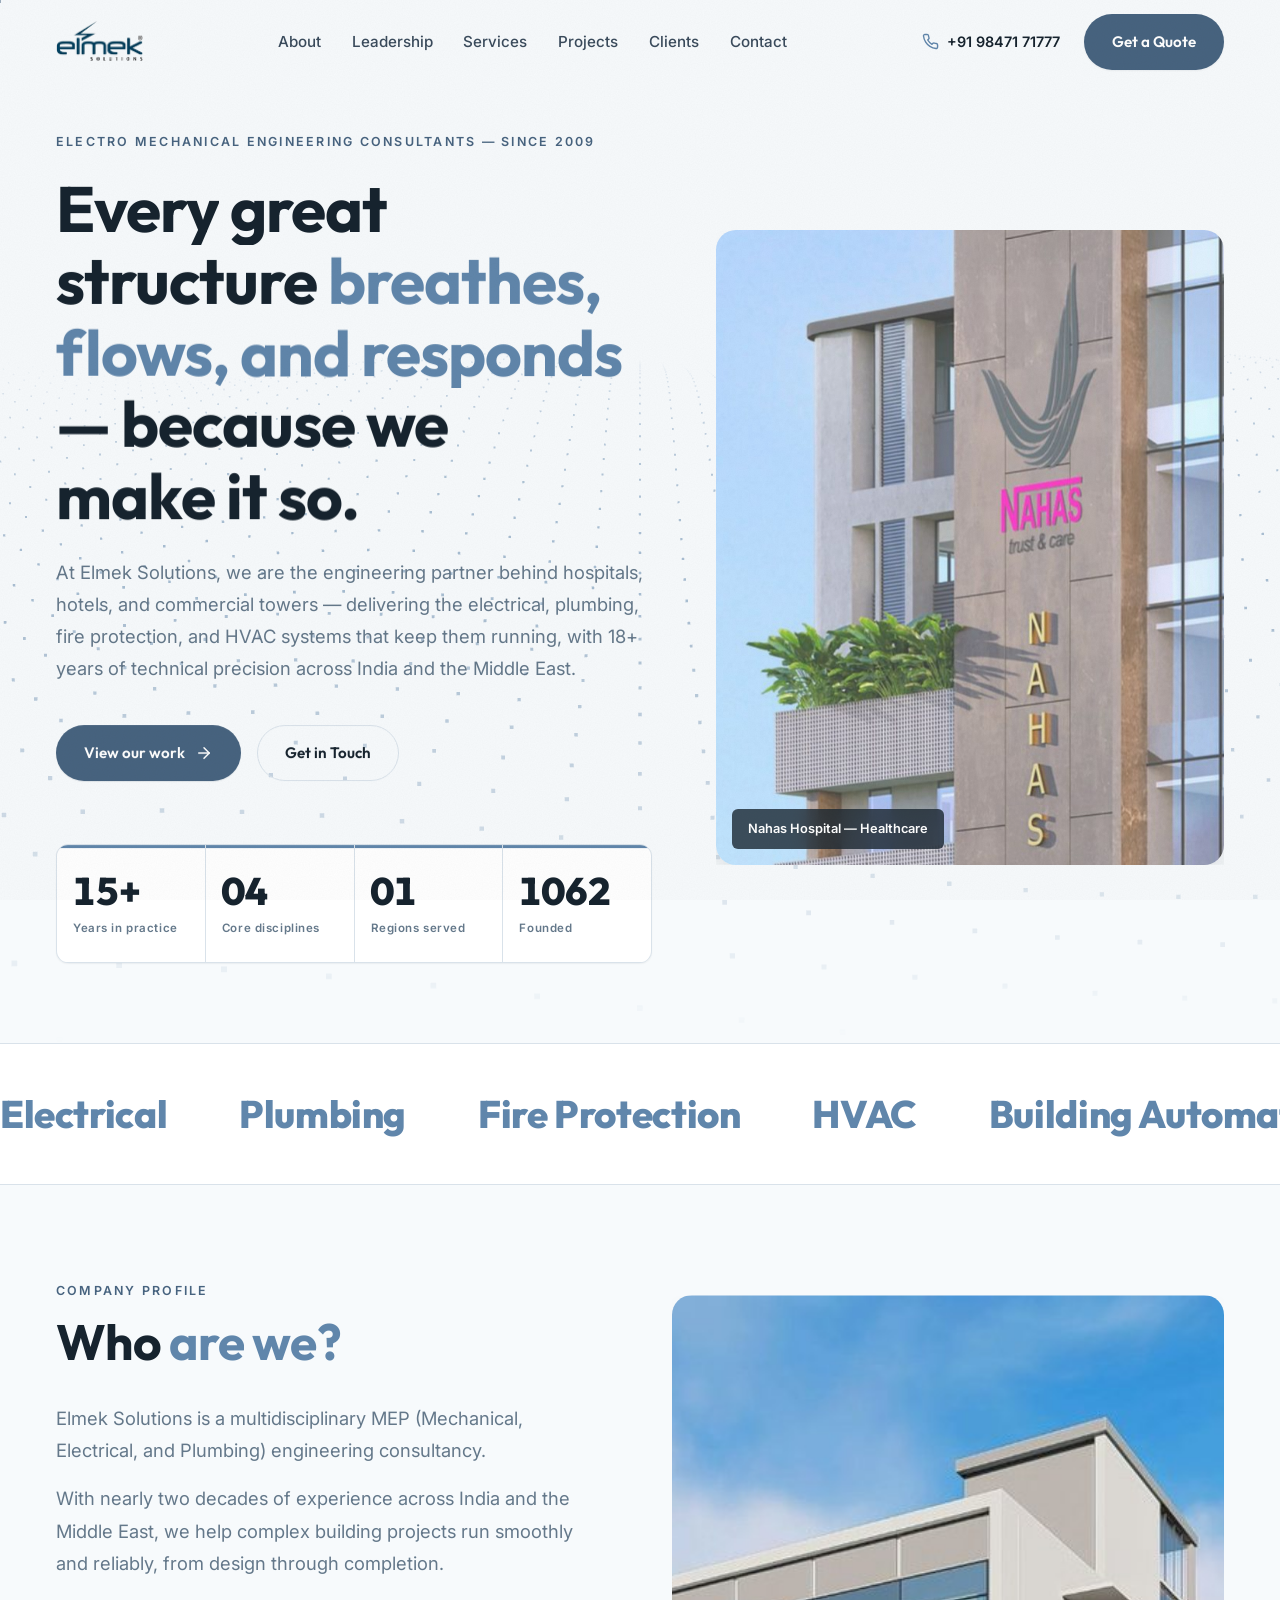
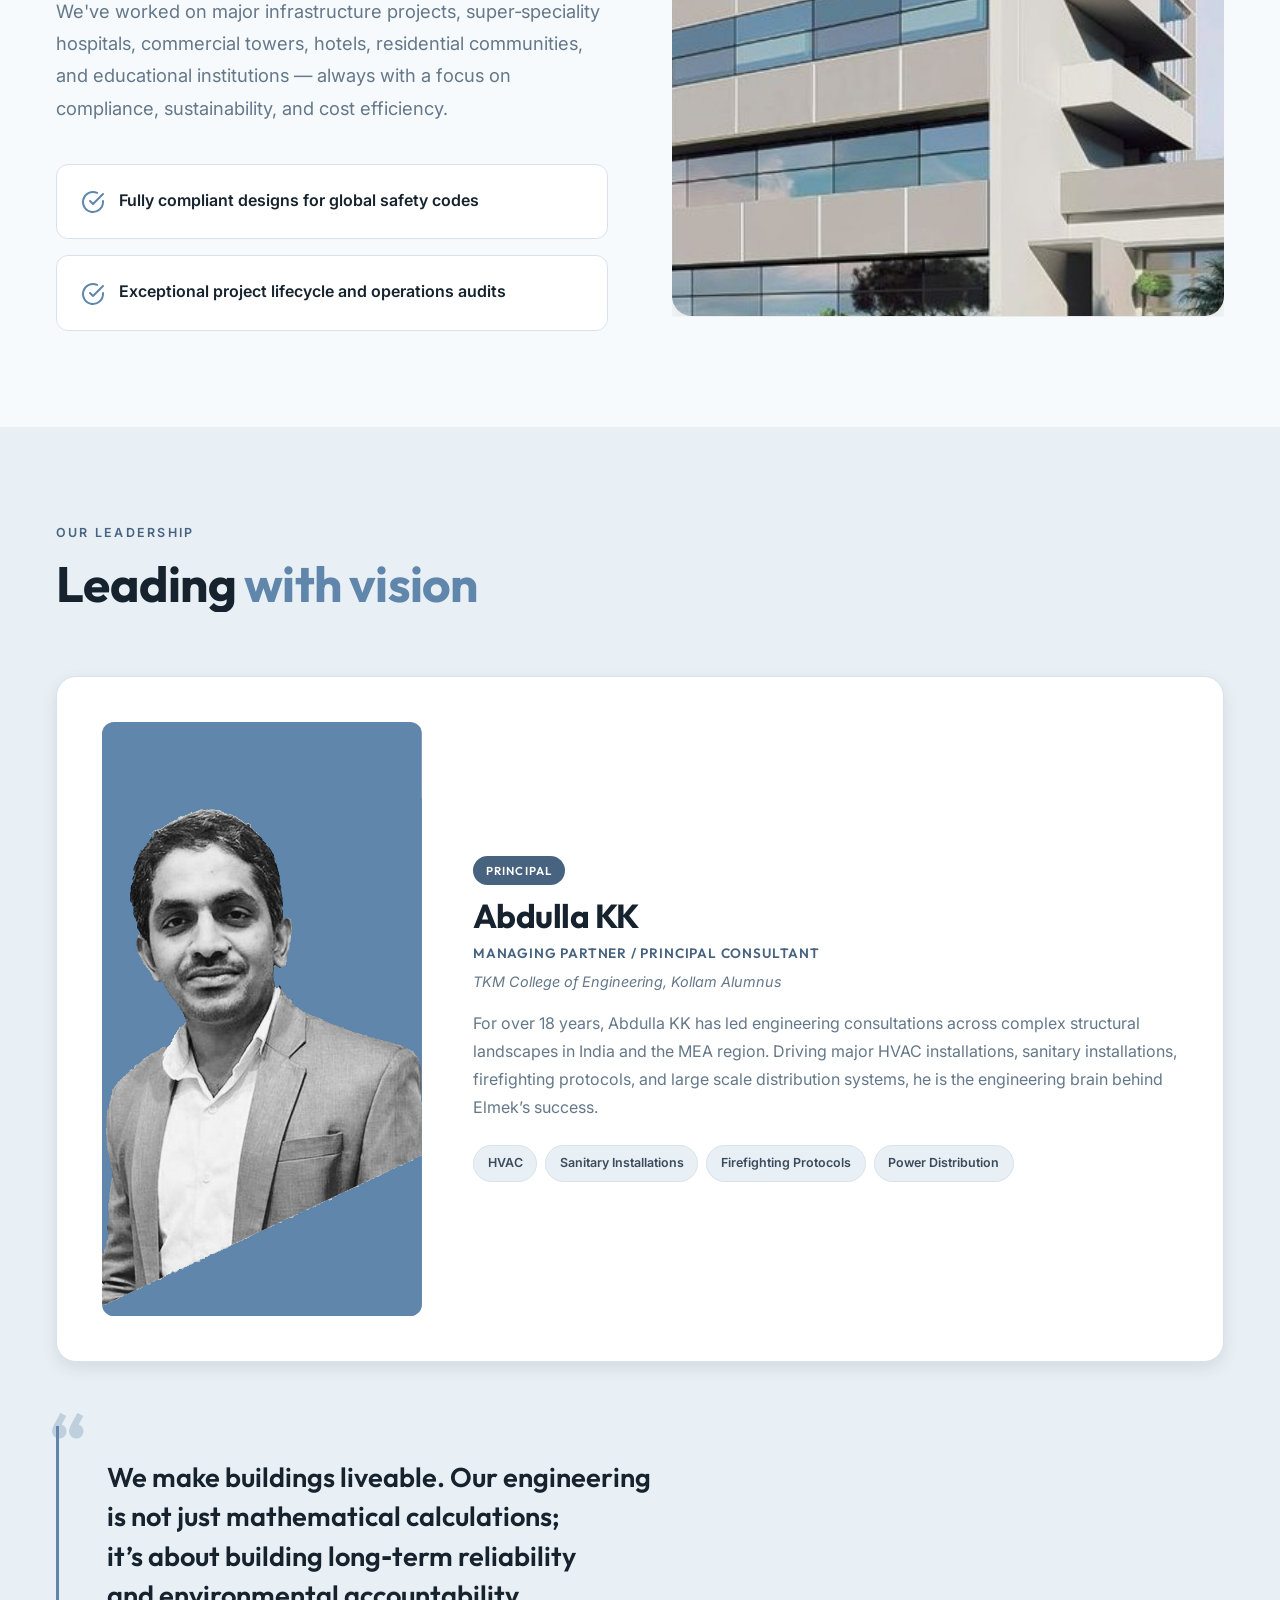
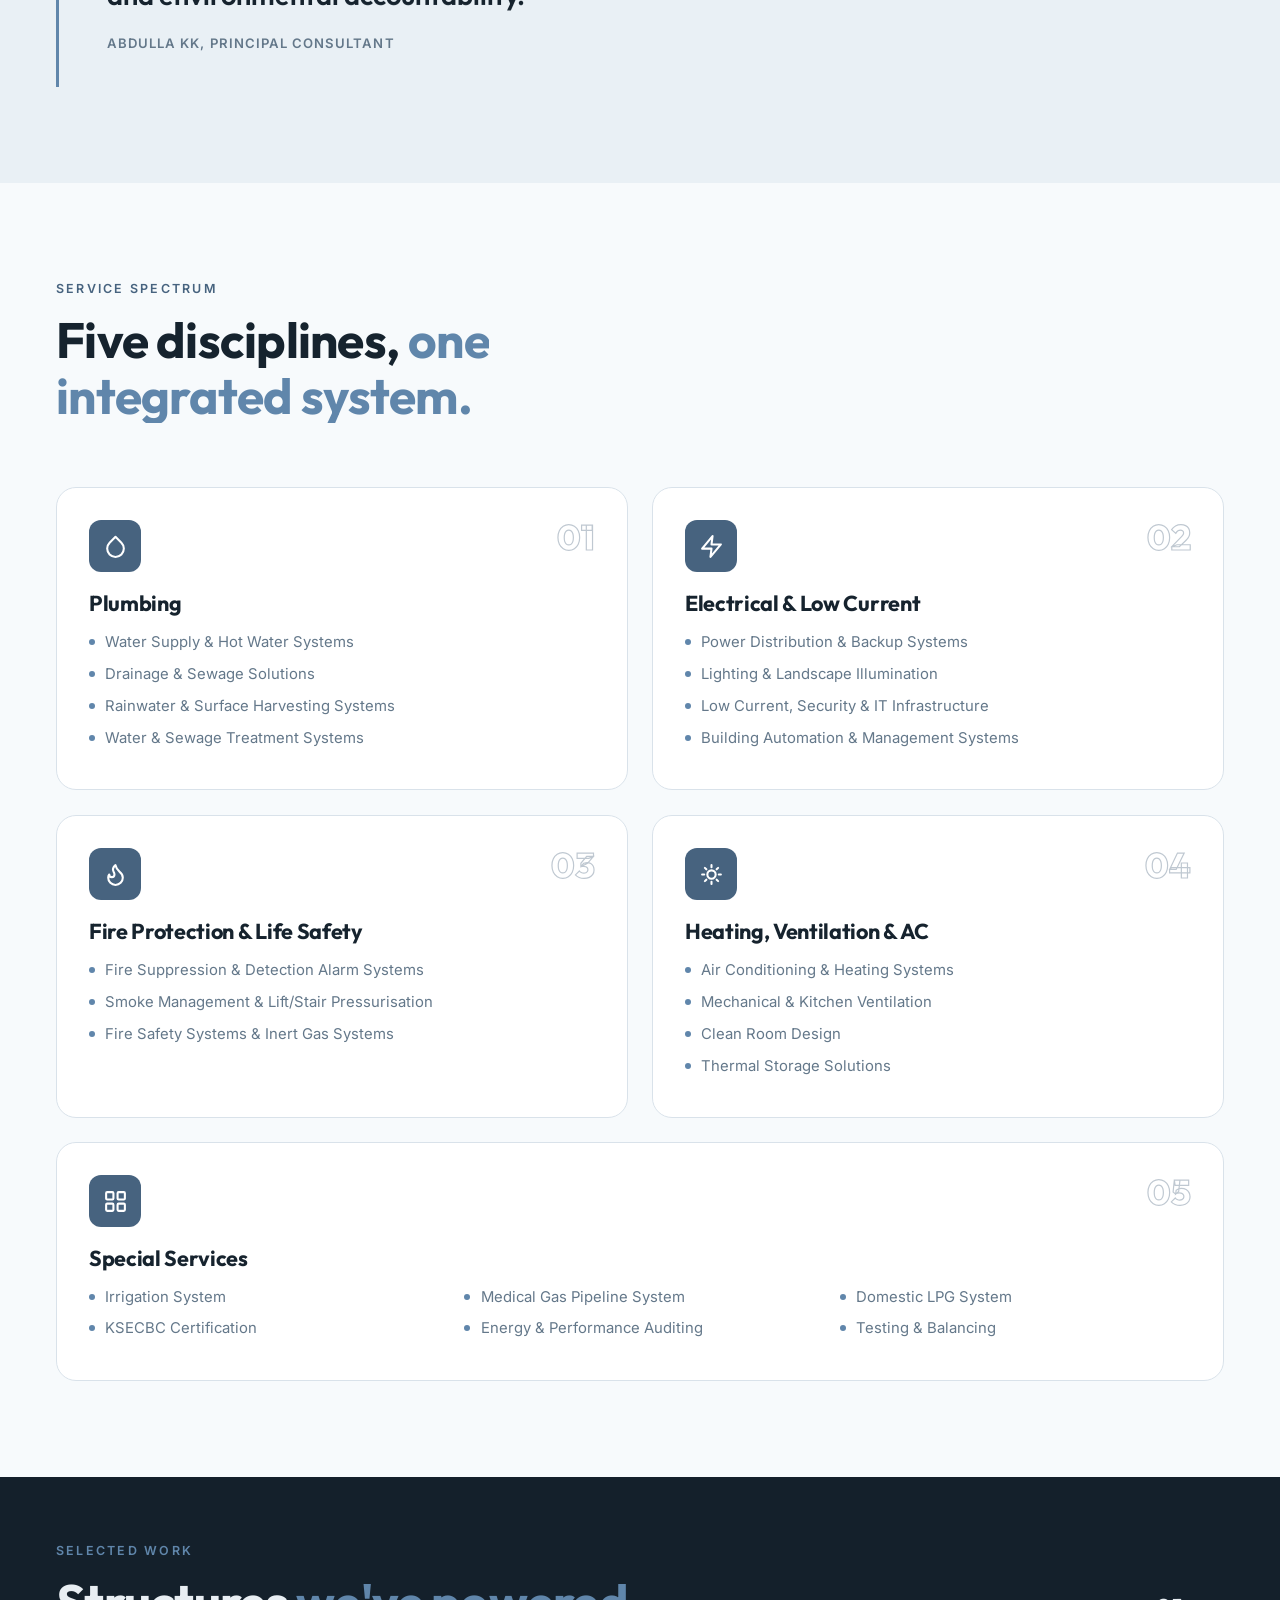
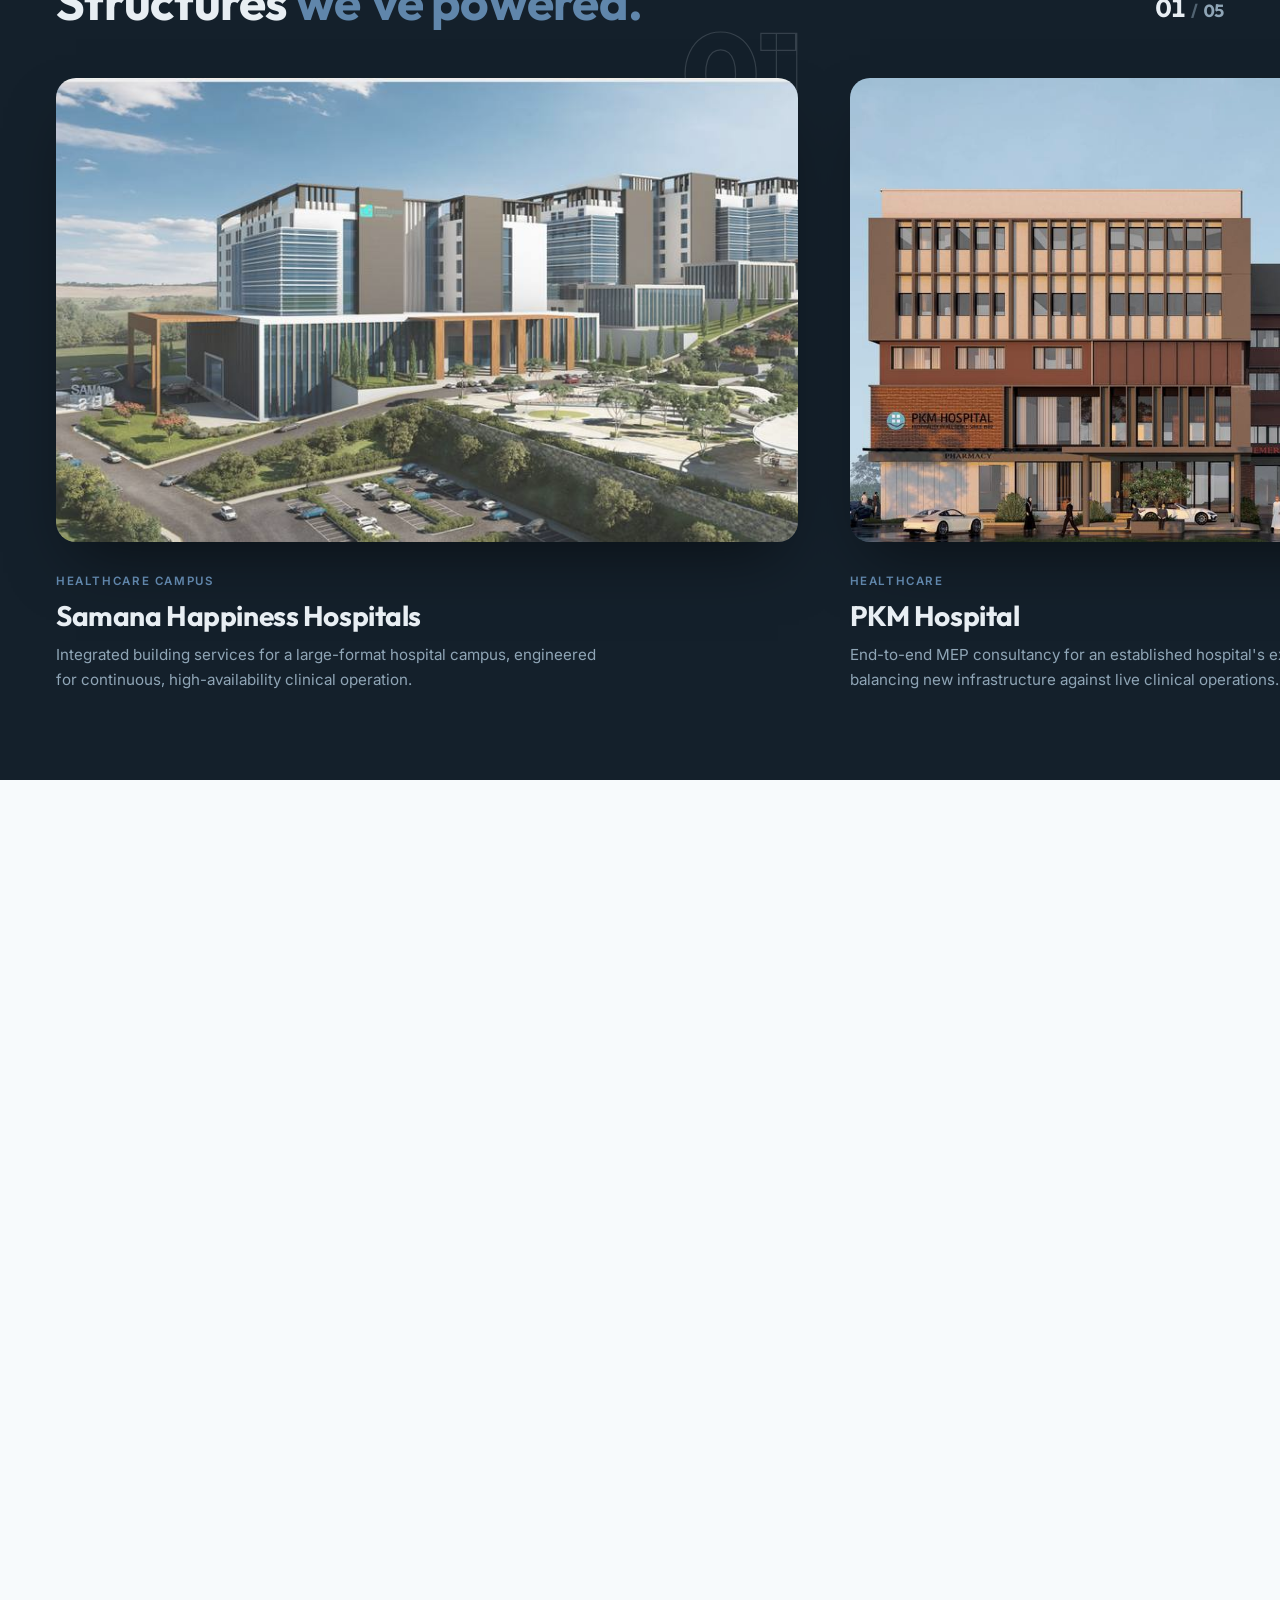
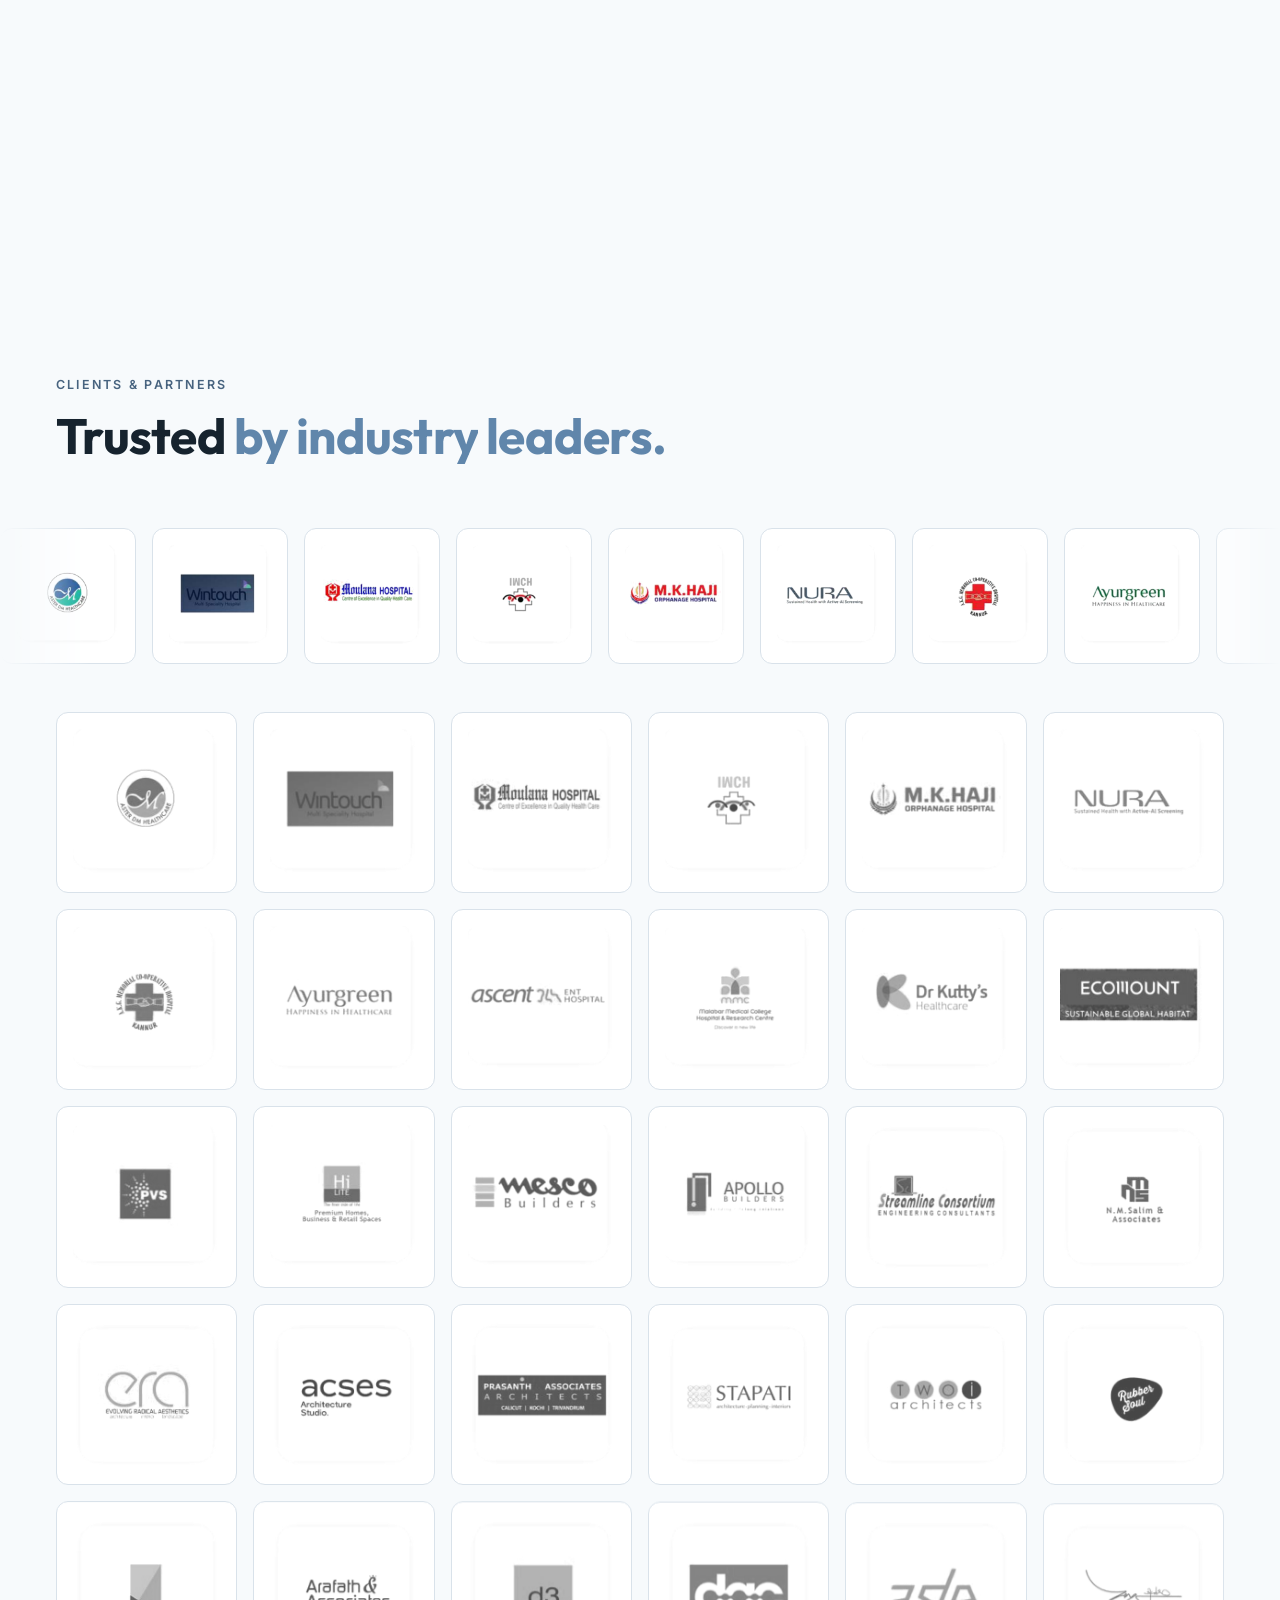
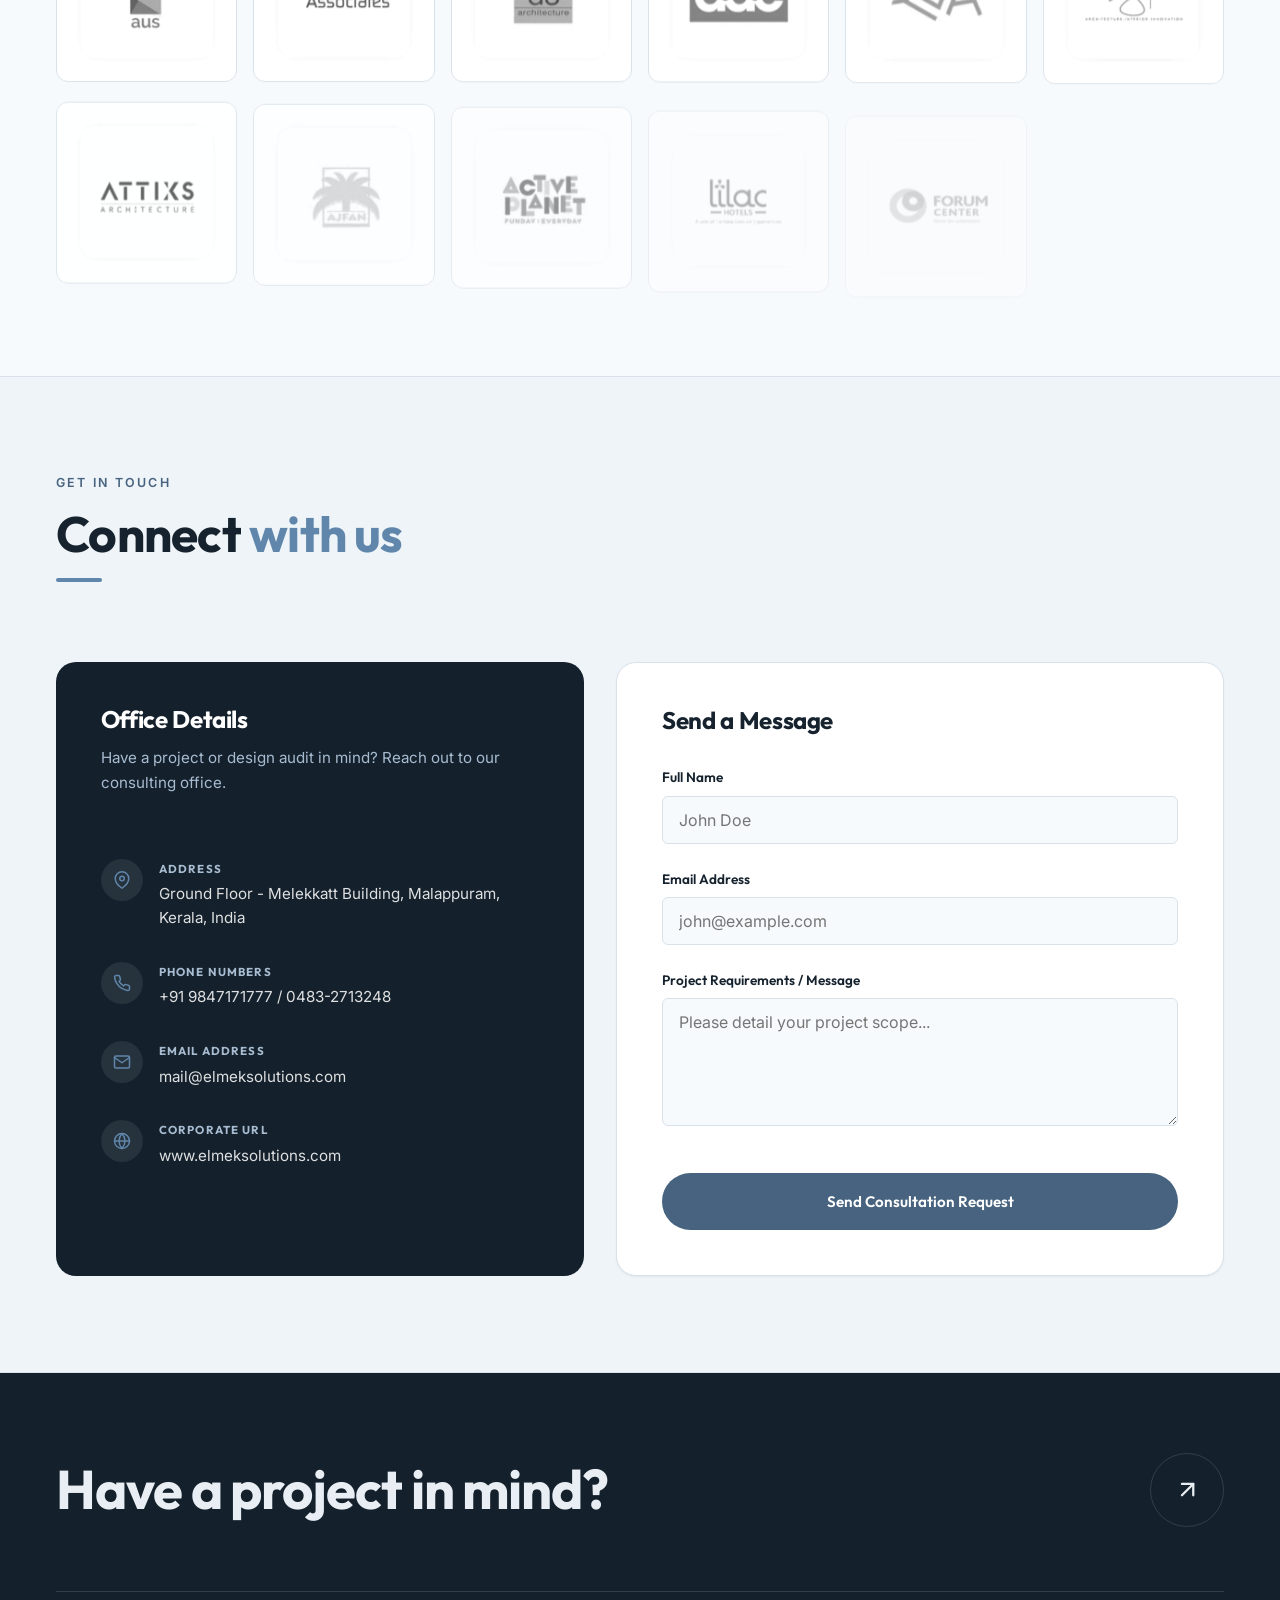
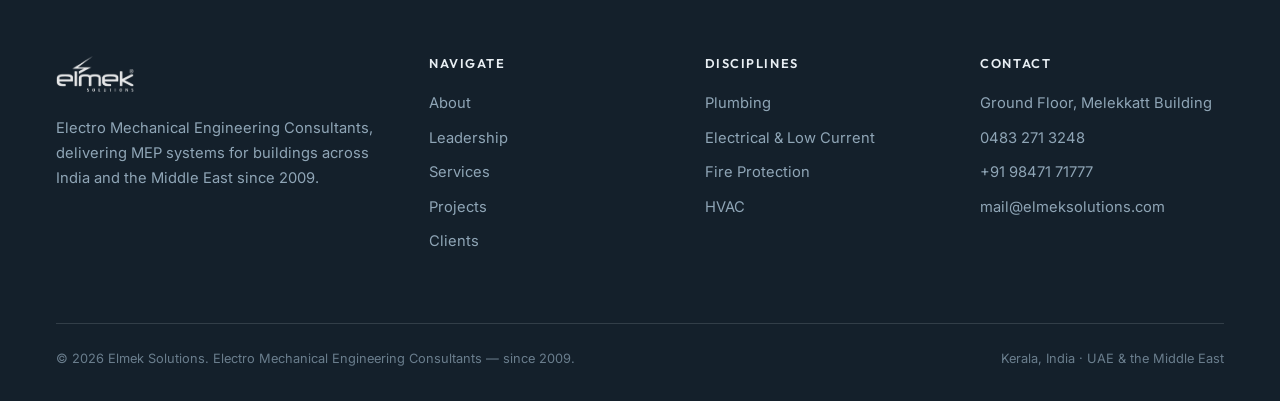
==== commit 51726423: "mobile" ====
--- a/index.html
+++ b/index.html
@@ -59,12 +59,12 @@
 
 <nav class="mobile-nav" id="mobileNav" aria-label="Mobile">
   <div class="mobile-nav-links">
-    <a href="#about"><span>01</span>About</a>
-    <a href="#leadership"><span>02</span>Leadership</a>
-    <a href="#services"><span>03</span>Services</a>
-    <a href="#projects"><span>04</span>Projects</a>
-    <a href="#clients"><span>05</span>Clients</a>
-    <a href="#contact"><span>06</span>Contact</a>
+    <a href="#about">About</a>
+    <a href="#leadership">Leadership</a>
+    <a href="#services">Services</a>
+    <a href="#projects">Projects</a>
+    <a href="#clients">Clients</a>
+    <a href="#contact">Contact</a>
   </div>
   <div class="mobile-nav-foot">
     <a href="tel:+919847171777">+91 98471 71777</a>
--- a/css/styles.css
+++ b/css/styles.css
@@ -191,14 +191,10 @@
 .mobile-nav.is-open{opacity:1;visibility:visible;pointer-events:auto;}
 .mobile-nav-links{display:flex;flex-direction:column;}
 .mobile-nav-links a{
-  display:flex;align-items:baseline;gap:1rem;
+  display:flex;align-items:baseline;
   font-family:var(--font-heading);font-weight:700;
   font-size:clamp(2rem,8vw,3.2rem);color:var(--color-dark-fg);
   padding:.55rem 0;border-bottom:1px solid var(--color-dark-border);
-}
-.mobile-nav-links a span{
-  font-family:var(--font-body);font-size:.8rem;font-weight:600;
-  letter-spacing:.12em;color:var(--color-primary);
 }
 .mobile-nav-foot{display:flex;flex-direction:column;gap:.4rem;}
 .mobile-nav-foot a{color:var(--color-dark-muted);font-size:.95rem;}
@@ -301,8 +297,8 @@
 .marquee-set{display:flex;gap:4.5rem;padding-right:4.5rem;flex:none;}
 .type-marquee-track span{
   font-family:var(--font-heading);font-weight:800;white-space:nowrap;
-  font-size:clamp(2.1rem,3.4vw,2.7rem);line-height:1.15;
-  letter-spacing:-.01em;color:var(--color-heading);
+  font-size:clamp(1.9rem,3vw,2.4rem);line-height:1.15;
+  letter-spacing:-.01em;color:var(--color-accent-soft);
 }
 @keyframes typeMarquee{from{transform:translateX(0);}to{transform:translateX(-50%);}}
 
